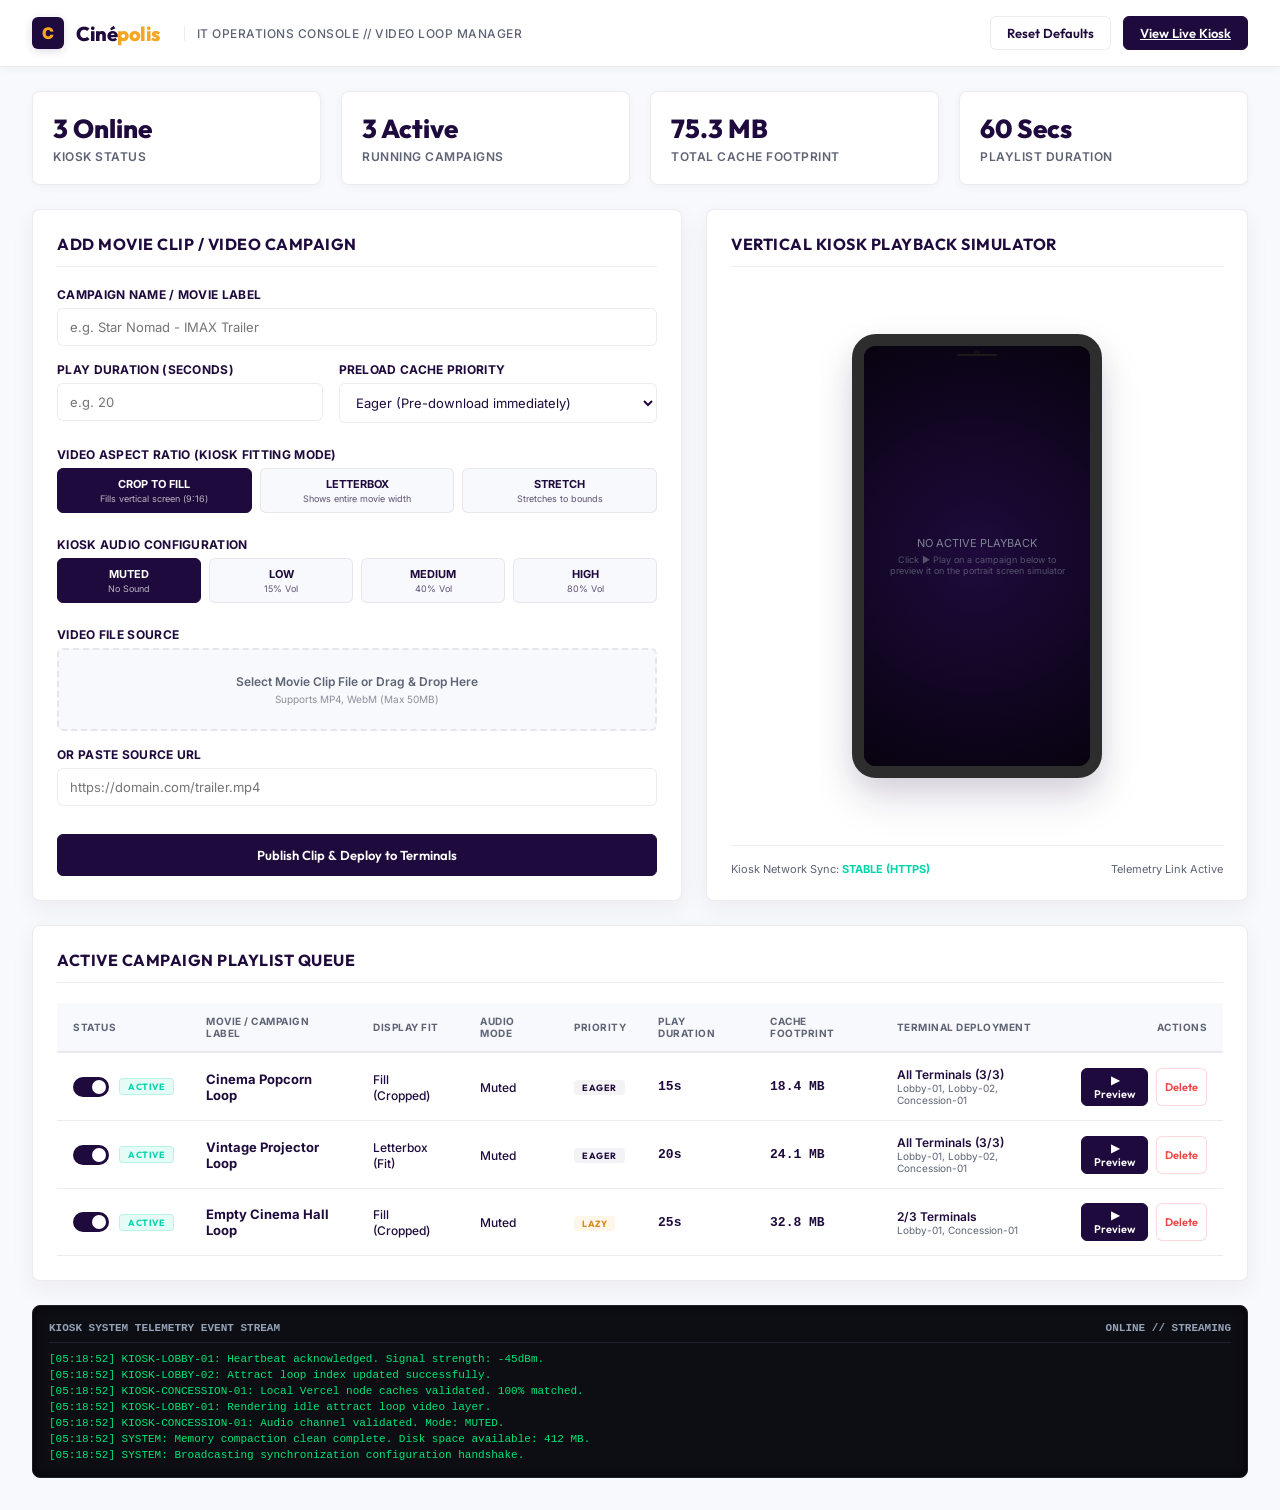
==== admin.html @ 0df06e39 "Revamp Kiosk Admin to Kiosk-themed IT Video Campaign Manager" ====
<!DOCTYPE html>
<html lang="en">

<head>
  <meta charset="UTF-8">
  <meta name="viewport" content="width=device-width, initial-scale=1.0">
  <title>Cinepolis Kiosk IT Management Console — Attract Loop Controller</title>
  <link rel="stylesheet" href="css/design-system.css?v=1.4">
  <style>
    :root {
      --primary: #1E0A3C;       /* Cinepolis Deep Indigo */
      --primary-light: #2D1060;
      --accent: #F5A623;        /* Cinepolis Gold */
      --bg-surface: #F8F9FC;
      --panel-bg: #FFFFFF;
      --border-color: rgba(30, 10, 60, 0.08);
      --text-main: #1E0A3C;
      --text-muted: #5E6475;
      --success: #00D4AA;
      --shadow-sm: 0 2px 8px rgba(30, 10, 60, 0.04);
      --shadow-md: 0 8px 24px rgba(30, 10, 60, 0.06);
    }

    body {
      background: var(--bg-surface);
      color: var(--text-main);
      font-family: 'Inter', sans-serif;
      padding: 0;
      margin: 0;
      min-height: 100vh;
      display: flex;
      flex-direction: column;
    }

    /* HEADER */
    .console-header {
      background: var(--panel-bg);
      border-bottom: 1px solid var(--border-color);
      padding: 16px 32px;
      display: flex;
      justify-content: space-between;
      align-items: center;
      box-shadow: var(--shadow-sm);
    }

    .brand-group {
      display: flex;
      align-items: center;
      gap: 12px;
    }

    .brand-logo {
      width: 32px;
      height: 32px;
      background: var(--primary);
      border-radius: 6px;
      display: flex;
      align-items: center;
      justify-content: center;
      font-weight: 900;
      font-size: 16px;
      color: var(--accent);
      box-shadow: 0 2px 10px rgba(30, 10, 60, 0.15);
    }

    .brand-title {
      font-family: 'Outfit', sans-serif;
      font-weight: 800;
      font-size: 20px;
      letter-spacing: -0.5px;
    }

    .brand-title span {
      color: var(--accent);
    }

    .console-subtitle {
      font-size: 12px;
      color: var(--text-muted);
      border-left: 1px solid var(--border-color);
      padding-left: 12px;
      margin-left: 12px;
      font-weight: 500;
      text-transform: uppercase;
      letter-spacing: 0.5px;
    }

    .header-actions {
      display: flex;
      gap: 12px;
      align-items: center;
    }

    /* BUTTONS */
    .btn-console {
      font-family: 'Outfit', sans-serif;
      font-weight: 600;
      font-size: 13px;
      padding: 8px 16px;
      border-radius: 6px;
      cursor: pointer;
      transition: all 0.2s ease;
      display: inline-flex;
      align-items: center;
      gap: 8px;
      border: 1px solid var(--border-color);
      background: var(--panel-bg);
      color: var(--text-main);
    }

    .btn-console:hover {
      background: var(--bg-surface);
      border-color: var(--primary);
    }

    .btn-console.primary {
      background: var(--primary);
      color: #FFFFFF;
      border-color: var(--primary);
    }

    .btn-console.primary:hover {
      background: var(--primary-light);
      box-shadow: 0 4px 12px rgba(30, 10, 60, 0.15);
    }

    /* TELEMETRY METRICS */
    .metrics-row {
      display: grid;
      grid-template-columns: repeat(4, 1fr);
      gap: 20px;
      padding: 24px 32px 0 32px;
    }

    .metric-card {
      background: var(--panel-bg);
      border: 1px solid var(--border-color);
      border-radius: 8px;
      padding: 20px;
      box-shadow: var(--shadow-sm);
      display: flex;
      flex-direction: column;
      gap: 4px;
    }

    .metric-value {
      font-family: 'Outfit', sans-serif;
      font-size: 26px;
      font-weight: 800;
      color: var(--primary);
    }

    .metric-label {
      font-size: 12px;
      color: var(--text-muted);
      font-weight: 600;
      text-transform: uppercase;
      letter-spacing: 0.5px;
    }

    /* CONSOLE GRID */
    .console-layout {
      display: grid;
      grid-template-columns: 1.2fr 1fr;
      gap: 24px;
      padding: 24px 32px;
    }

    .panel {
      background: var(--panel-bg);
      border: 1px solid var(--border-color);
      border-radius: 8px;
      padding: 24px;
      box-shadow: var(--shadow-md);
      display: flex;
      flex-direction: column;
    }

    .panel-title {
      font-family: 'Outfit', sans-serif;
      font-weight: 700;
      font-size: 16px;
      color: var(--primary);
      border-bottom: 1px solid var(--border-color);
      padding-bottom: 12px;
      margin-bottom: 20px;
      text-transform: uppercase;
      letter-spacing: 0.5px;
    }

    /* FORM GROUPS */
    .form-group {
      margin-bottom: 16px;
      display: flex;
      flex-direction: column;
      gap: 6px;
    }

    .form-group label {
      font-size: 12px;
      font-weight: 700;
      color: var(--primary);
      text-transform: uppercase;
      letter-spacing: 0.3px;
    }

    .form-input {
      font-family: 'Inter', sans-serif;
      font-size: 13px;
      padding: 10px 12px;
      border: 1px solid var(--border-color);
      border-radius: 6px;
      outline: none;
      color: var(--text-main);
      transition: all 0.2s;
    }

    .form-input:focus {
      border-color: var(--accent);
      box-shadow: 0 0 0 3px rgba(245, 166, 35, 0.12);
    }

    .form-select {
      font-family: 'Inter', sans-serif;
      font-size: 13px;
      padding: 10px 12px;
      border: 1px solid var(--border-color);
      border-radius: 6px;
      outline: none;
      background: #FFFFFF;
      color: var(--text-main);
    }

    /* OPTION CHOOSER (GRID CARDS) */
    .options-grid {
      display: grid;
      grid-template-columns: repeat(3, 1fr);
      gap: 8px;
    }

    .options-grid.quad {
      grid-template-columns: repeat(4, 1fr);
    }

    .option-card {
      border: 1px solid var(--border-color);
      background: var(--bg-surface);
      border-radius: 6px;
      padding: 8px;
      text-align: center;
      cursor: pointer;
      transition: all 0.2s;
      user-select: none;
    }

    .option-card:hover {
      border-color: var(--accent);
      background: rgba(245, 166, 35, 0.03);
    }

    .option-card.active {
      border-color: var(--primary);
      background: var(--primary);
      color: #FFFFFF;
    }

    .option-title {
      font-size: 11px;
      font-weight: 700;
      text-transform: uppercase;
    }

    .option-desc {
      font-size: 9px;
      opacity: 0.7;
      margin-top: 2px;
    }

    /* DROP ZONE */
    .drop-zone {
      border: 2px dashed var(--border-color);
      background: var(--bg-surface);
      border-radius: 6px;
      padding: 24px;
      text-align: center;
      cursor: pointer;
      color: var(--text-muted);
      transition: all 0.2s;
    }

    .drop-zone:hover {
      border-color: var(--accent);
      background: rgba(245, 166, 35, 0.03);
      color: var(--text-main);
    }

    .drop-zone-text {
      font-size: 12px;
      font-weight: 600;
    }

    .drop-zone-sub {
      font-size: 10px;
      opacity: 0.7;
      margin-top: 4px;
    }

    /* 9:16 KIOSK SIMULATOR */
    .simulator-container {
      display: flex;
      justify-content: center;
      align-items: center;
      flex: 1;
    }

    .kiosk-bezel {
      width: 250px;
      aspect-ratio: 9 / 16;
      background: #000000;
      border: 12px solid #2D2D2D;
      border-radius: 24px;
      box-shadow: var(--shadow-md), 0 20px 40px rgba(30, 10, 60, 0.15);
      position: relative;
      overflow: hidden;
      display: flex;
      align-items: center;
      justify-content: center;
    }

    .kiosk-camera {
      position: absolute;
      top: 4px;
      left: 50%;
      transform: translateX(-50%);
      width: 6px;
      height: 6px;
      border-radius: 50%;
      background: #111111;
      z-index: 10;
    }

    .kiosk-speaker {
      position: absolute;
      top: 8px;
      left: 50%;
      transform: translateX(-50%);
      width: 40px;
      height: 2px;
      background: #1A1A1A;
      z-index: 10;
      border-radius: 1px;
    }

    .kiosk-screen {
      width: 100%;
      height: 100%;
      position: relative;
      background: #101018;
      overflow: hidden;
    }

    .kiosk-video {
      width: 100%;
      height: 100%;
      object-fit: cover;
      opacity: 0.8;
    }

    .kiosk-placeholder {
      position: absolute;
      inset: 0;
      display: flex;
      flex-direction: column;
      align-items: center;
      justify-content: center;
      padding: 20px;
      text-align: center;
      color: #7E8494;
      font-size: 11px;
      background: radial-gradient(circle at center, #1E0A3C 0%, #080310 100%);
    }

    .kiosk-overlay {
      position: absolute;
      inset: 0;
      display: flex;
      flex-direction: column;
      justify-content: flex-end;
      align-items: center;
      padding-bottom: 24px;
      background: linear-gradient(to top, rgba(30, 10, 60, 0.9) 0%, rgba(30, 10, 60, 0) 60%);
      pointer-events: none;
      z-index: 5;
    }

    .kiosk-overlay-title {
      font-family: 'Outfit', sans-serif;
      font-size: 12px;
      font-weight: 800;
      color: #FFFFFF;
      text-align: center;
      margin-bottom: 2px;
    }

    .kiosk-overlay-sub {
      font-size: 8px;
      color: rgba(255, 255, 255, 0.7);
      margin-bottom: 12px;
    }

    .kiosk-overlay-prompt {
      width: 28px;
      height: 28px;
      border-radius: 50%;
      border: 1px solid rgba(245, 166, 35, 0.6);
      display: flex;
      align-items: center;
      justify-content: center;
      background: rgba(245, 166, 35, 0.1);
    }

    .kiosk-overlay-finger {
      font-size: 10px;
    }

    /* QUEUE SECTION */
    .queue-panel {
      margin: 0 32px 24px 32px;
    }

    .console-table-wrap {
      overflow-x: auto;
    }

    .console-table {
      width: 100%;
      border-collapse: collapse;
      text-align: left;
      font-size: 13px;
    }

    .console-table th {
      background: var(--bg-surface);
      color: var(--text-muted);
      font-weight: 700;
      text-transform: uppercase;
      font-size: 10px;
      letter-spacing: 0.5px;
      padding: 12px 16px;
      border-bottom: 2px solid var(--border-color);
    }

    .console-table td {
      padding: 14px 16px;
      border-bottom: 1px solid var(--border-color);
      vertical-align: middle;
    }

    .console-table tr:hover td {
      background: var(--bg-surface);
    }

    /* TOGGLE SWITCH */
    .switch {
      position: relative;
      display: inline-block;
      width: 36px;
      height: 20px;
    }

    .switch input {
      opacity: 0;
      width: 0;
      height: 0;
    }

    .slider {
      position: absolute;
      cursor: pointer;
      inset: 0;
      background-color: #E2E8F0;
      transition: .3s;
      border-radius: 10px;
    }

    .slider:before {
      position: absolute;
      content: "";
      height: 14px;
      width: 14px;
      left: 3px;
      bottom: 3px;
      background-color: white;
      transition: .3s;
      border-radius: 50%;
    }

    input:checked + .slider {
      background-color: var(--primary);
    }

    input:checked + .slider:before {
      transform: translateX(16px);
    }

    /* BADGES */
    .badge {
      display: inline-flex;
      align-items: center;
      padding: 2px 8px;
      border-radius: 4px;
      font-size: 9px;
      font-weight: 700;
      text-transform: uppercase;
    }

    .badge.active {
      background: rgba(0, 212, 170, 0.1);
      color: #00D4AA;
      border: 1px solid rgba(0, 212, 170, 0.2);
    }

    .badge.paused {
      background: rgba(94, 100, 117, 0.1);
      color: var(--text-muted);
      border: 1px solid rgba(94, 100, 117, 0.2);
    }

    .badge.eager {
      background: rgba(30, 10, 60, 0.05);
      color: var(--primary);
    }

    .badge.lazy {
      background: rgba(245, 166, 35, 0.1);
      color: #D4891A;
    }

    /* LOGS PANEL */
    .logs-panel {
      margin: 0 32px 32px 32px;
      background: #0D0D14;
      border: 1px solid #1F1F2E;
      border-radius: 8px;
      padding: 16px;
      color: #00E676;
      font-family: 'Courier New', Courier, monospace;
      font-size: 11px;
      box-shadow: inset 0 0 10px rgba(0,0,0,0.8);
    }

    .logs-header {
      display: flex;
      justify-content: space-between;
      color: #94A3B8;
      border-bottom: 1px solid #1F1F2E;
      padding-bottom: 8px;
      margin-bottom: 10px;
      font-weight: 700;
    }

    .logs-body {
      max-height: 120px;
      overflow-y: auto;
      display: flex;
      flex-direction: column;
      gap: 4px;
      scrollbar-width: thin;
    }

    .logs-body::-webkit-scrollbar {
      width: 4px;
    }

    .logs-body::-webkit-scrollbar-thumb {
      background: #1F1F2E;
    }

    /* TOAST */
    .toast {
      position: fixed;
      bottom: 24px;
      right: 24px;
      background: var(--primary);
      border: 1px solid var(--accent);
      color: #FFFFFF;
      padding: 12px 24px;
      border-radius: 6px;
      font-family: 'Outfit', sans-serif;
      font-size: 13px;
      font-weight: 600;
      box-shadow: var(--shadow-md);
      opacity: 0;
      transform: translateY(20px);
      transition: all 0.3s ease;
      z-index: 1000;
    }

    .toast.show {
      opacity: 1;
      transform: translateY(0);
    }
  </style>
</head>

<body>
  <!-- CONSOLE HEADER -->
  <header class="console-header">
    <div class="brand-group">
      <div class="brand-logo">C</div>
      <div class="brand-title">Ciné<span>polis</span></div>
      <div class="console-subtitle">IT Operations Console // Video Loop Manager</div>
    </div>
    <div class="header-actions">
      <button class="btn-console" onclick="resetToDefaults()">Reset Defaults</button>
      <a href="index.html" target="_blank" class="btn-console primary">View Live Kiosk</a>
    </div>
  </header>

  <!-- TELEMETRY METRICS ROW -->
  <section class="metrics-row">
    <div class="metric-card">
      <span class="metric-value" id="metric-terminals">3 Online</span>
      <span class="metric-label">Kiosk Status</span>
    </div>
    <div class="metric-card">
      <span class="metric-value" id="metric-clips">3 Active</span>
      <span class="metric-label">Running Campaigns</span>
    </div>
    <div class="metric-card">
      <span class="metric-value" id="metric-cache">75.3 MB</span>
      <span class="metric-label">Total Cache Footprint</span>
    </div>
    <div class="metric-card">
      <span class="metric-value" id="metric-duration">60 Secs</span>
      <span class="metric-label">Playlist Duration</span>
    </div>
  </section>

  <!-- MAIN CONSOLE GRID -->
  <main class="console-layout">
    <!-- LEFT PANEL: REGISTER CLIP -->
    <section class="panel">
      <div class="panel-title">Add Movie Clip / Video Campaign</div>

      <div class="form-group">
        <label for="clip-title">Campaign Name / Movie Label</label>
        <input type="text" id="clip-title" class="form-input" placeholder="e.g. Star Nomad - IMAX Trailer">
      </div>

      <div class="form-row" style="display: grid; grid-template-columns: 1fr 1.2fr; gap: 16px;">
        <div class="form-group">
          <label for="clip-duration">Play Duration (Seconds)</label>
          <input type="number" id="clip-duration" class="form-input" placeholder="e.g. 20" min="5" max="180">
        </div>
        <div class="form-group">
          <label for="clip-preload">Preload Cache Priority</label>
          <select id="clip-preload" class="form-select">
            <option value="eager">Eager (Pre-download immediately)</option>
            <option value="lazy">Lazy (Download on demand)</option>
          </select>
        </div>
      </div>

      <div class="form-group" style="margin-top: 8px;">
        <label>Video Aspect Ratio (Kiosk Fitting Mode)</label>
        <div class="options-grid" id="fit-options">
          <div class="option-card active" onclick="setFitOption('cover')" id="fit-cover">
            <div class="option-title">Crop to Fill</div>
            <div class="option-desc">Fills vertical screen (9:16)</div>
          </div>
          <div class="option-card" onclick="setFitOption('contain')" id="fit-contain">
            <div class="option-title">Letterbox</div>
            <div class="option-desc">Shows entire movie width</div>
          </div>
          <div class="option-card" onclick="setFitOption('fill')" id="fit-fill">
            <div class="option-title">Stretch</div>
            <div class="option-desc">Stretches to bounds</div>
          </div>
        </div>
        <input type="hidden" id="clip-aspect" value="cover">
      </div>

      <div class="form-group" style="margin-top: 8px;">
        <label>Kiosk Audio Configuration</label>
        <div class="options-grid quad" id="audio-options">
          <div class="option-card active" onclick="setAudioOption('muted')" id="audio-muted">
            <div class="option-title">Muted</div>
            <div class="option-desc">No Sound</div>
          </div>
          <div class="option-card" onclick="setAudioOption('low')" id="audio-low">
            <div class="option-title">Low</div>
            <div class="option-desc">15% Vol</div>
          </div>
          <div class="option-card" onclick="setAudioOption('medium')" id="audio-medium">
            <div class="option-title">Medium</div>
            <div class="option-desc">40% Vol</div>
          </div>
          <div class="option-card" onclick="setAudioOption('high')" id="audio-high">
            <div class="option-title">High</div>
            <div class="option-desc">80% Vol</div>
          </div>
        </div>
        <input type="hidden" id="clip-audio" value="muted">
      </div>

      <div class="form-group" style="margin-top: 8px;">
        <label>Video File Source</label>
        <div class="drop-zone" onclick="simulateUpload()">
          <div class="drop-zone-text" id="drop-zone-main">Select Movie Clip File or Drag & Drop Here</div>
          <div class="drop-zone-sub" id="drop-zone-sub">Supports MP4, WebM (Max 50MB)</div>
        </div>
        <input type="hidden" id="clip-url">
      </div>

      <div class="form-group">
        <label for="clip-manual-url">Or Paste Source URL</label>
        <input type="text" id="clip-manual-url" class="form-input" placeholder="https://domain.com/trailer.mp4" oninput="handleUrlInput()">
      </div>

      <button class="btn-console primary" style="width:100%; justify-content:center; padding:12px; margin-top:12px;" onclick="addClip()">Publish Clip & Deploy to Terminals</button>
    </section>

    <!-- RIGHT PANEL: KIOSK PORTRAIT MONITOR -->
    <section class="panel" style="justify-content: space-between;">
      <div class="panel-title">Vertical Kiosk Playback Simulator</div>
      <div class="simulator-container">
        <div class="kiosk-bezel">
          <div class="kiosk-camera"></div>
          <div class="kiosk-speaker"></div>
          <div class="kiosk-screen">
            <div class="kiosk-placeholder" id="kiosk-placeholder">
              <span>NO ACTIVE PLAYBACK</span>
              <span style="opacity: 0.6; font-size: 9px; margin-top: 4px;">Click ▶ Play on a campaign below to preview it on the portrait screen simulator</span>
            </div>
            <video id="kiosk-video" class="kiosk-video" autoplay muted loop playsinline style="display:none;"></video>
            <div class="kiosk-overlay" id="kiosk-overlay" style="display:none;">
              <div class="kiosk-overlay-title" id="overlay-title">Cinepolis Cinema</div>
              <div class="kiosk-overlay-sub" id="overlay-duration">15s Loop</div>
              <div class="kiosk-overlay-prompt">
                <div class="kiosk-overlay-finger">👆</div>
              </div>
            </div>
          </div>
        </div>
      </div>
      <div style="border-top:1px solid var(--border-color); padding-top:16px; margin-top:20px; display:flex; justify-content:space-between; align-items:center; font-size:11px; color:var(--text-muted);">
        <span>Kiosk Network Sync: <strong style="color:#00D4AA;">STABLE (HTTPS)</strong></span>
        <span>Telemetry Link Active</span>
      </div>
    </section>
  </main>

  <!-- CAMPAIGN QUEUE TABLE -->
  <section class="panel queue-panel">
    <div class="panel-title">Active Campaign Playlist Queue</div>
    <div class="console-table-wrap">
      <table class="console-table">
        <thead>
          <tr>
            <th>Status</th>
            <th>Movie / Campaign Label</th>
            <th>Display Fit</th>
            <th>Audio Mode</th>
            <th>Priority</th>
            <th>Play Duration</th>
            <th>Cache Footprint</th>
            <th>Terminal Deployment</th>
            <th style="text-align:right;">Actions</th>
          </tr>
        </thead>
        <tbody id="queue-body">
          <!-- Populated by JS -->
        </tbody>
      </table>
    </div>
  </section>

  <!-- LIVE EVENT AUDIT LOGS -->
  <section class="logs-panel">
    <div class="logs-header">
      <span>KIOSK SYSTEM TELEMETRY EVENT STREAM</span>
      <span id="log-status">ONLINE // STREAMING</span>
    </div>
    <div class="logs-body" id="logs-body">
      <!-- Populated by JS logs simulation -->
    </div>
  </section>

  <!-- TOAST NOTIFICATION -->
  <div class="toast" id="toast">Console updated successfully.</div>

  <script>
    let ads = [];
    const fitOptions = ['cover', 'contain', 'fill'];
    const audioOptions = ['muted', 'low', 'medium', 'high'];

    function init() {
      loadClips();
      startLogsSimulation();
    }

    function loadClips() {
      const stored = localStorage.getItem('cira_ads');
      if (stored) {
        ads = JSON.parse(stored);
      } else {
        ads = [
          { 
            id: "v001", 
            title: "Cinema Popcorn Loop", 
            videoUrl: "https://assets.mixkit.co/videos/preview/mixkit-popcorn-in-a-red-and-white-striped-bucket-43187-large.mp4", 
            duration: "15s", 
            status: "active",
            aspectRatio: "cover",
            volume: "muted",
            preload: "eager",
            fileSize: "18.4 MB",
            syncedTerminals: ["Lobby-01", "Lobby-02", "Concession-01"]
          },
          { 
            id: "v002", 
            title: "Vintage Projector Loop", 
            videoUrl: "https://assets.mixkit.co/videos/preview/mixkit-film-projector-in-a-dark-room-43188-large.mp4", 
            duration: "20s", 
            status: "active",
            aspectRatio: "contain",
            volume: "muted",
            preload: "eager",
            fileSize: "24.1 MB",
            syncedTerminals: ["Lobby-01", "Lobby-02", "Concession-01"]
          },
          { 
            id: "v003", 
            title: "Empty Cinema Hall Loop", 
            videoUrl: "https://assets.mixkit.co/videos/preview/mixkit-movie-theater-with-empty-seats-43189-large.mp4", 
            duration: "25s", 
            status: "active",
            aspectRatio: "cover",
            volume: "muted",
            preload: "lazy",
            fileSize: "32.8 MB",
            syncedTerminals: ["Lobby-01", "Concession-01"]
          }
        ];
        localStorage.setItem('cira_ads', JSON.stringify(ads));
      }
      renderQueue();
      updateTelemetry();
    }

    function renderQueue() {
      const tbody = document.getElementById('queue-body');
      if (ads.length === 0) {
        tbody.innerHTML = `
          <tr>
            <td colspan="9" style="text-align:center; padding:32px; color:var(--text-muted); font-weight:600;">
              No video loops registered in active deployment queue. Add a movie clip to deploy.
            </td>
          </tr>
        `;
        return;
      }

      tbody.innerHTML = ads.map(ad => {
        const checked = ad.status === 'active' ? 'checked' : '';
        const statusBadge = ad.status === 'active' ? '<span class="badge active">Active</span>' : '<span class="badge paused">Paused</span>';
        
        let fitLabel = "Fill (Cropped)";
        if (ad.aspectRatio === 'contain') fitLabel = "Letterbox (Fit)";
        if (ad.aspectRatio === 'fill') fitLabel = "Stretch";

        let volumeLabel = "Muted";
        if (ad.volume === 'low') volumeLabel = "Low (15%)";
        if (ad.volume === 'medium') volumeLabel = "Medium (40%)";
        if (ad.volume === 'high') volumeLabel = "High (80%)";

        const syncedCount = ad.syncedTerminals ? ad.syncedTerminals.length : 0;
        const deployLabel = syncedCount === 3 ? "All Terminals (3/3)" : `${syncedCount}/3 Terminals`;

        return `
          <tr id="row-${ad.id}">
            <td>
              <div style="display:flex; align-items:center; gap:10px;">
                <label class="switch">
                  <input type="checkbox" ${checked} onchange="toggleStatus('${ad.id}')">
                  <span class="slider"></span>
                </label>
                ${statusBadge}
              </div>
            </td>
            <td style="font-weight:700; color:var(--primary);">${ad.title}</td>
            <td><span style="font-size:12px; font-weight:500;">${fitLabel}</span></td>
            <td><span style="font-size:12px; font-weight:500;">${volumeLabel}</span></td>
            <td><span class="badge ${ad.preload === 'eager' ? 'eager' : 'lazy'}">${ad.preload}</span></td>
            <td style="font-family:monospace; font-weight:600;">${ad.duration}</td>
            <td style="font-family:monospace; font-weight:600;">${ad.fileSize || 'N/A'}</td>
            <td>
              <div style="font-size:12px; font-weight:600;">${deployLabel}</div>
              <div style="font-size:10px; color:var(--text-muted);">${ad.syncedTerminals ? ad.syncedTerminals.join(', ') : 'None'}</div>
            </td>
            <td style="text-align:right;">
              <div style="display:inline-flex; gap:8px;">
                <button class="btn-console primary" style="padding:4px 8px; font-size:11px;" onclick='previewClipInSimulator(${JSON.stringify(ad)})'>▶ Preview</button>
                <button class="btn-console" style="padding:4px 8px; font-size:11px; color:#EF4444; border-color:rgba(239, 68, 68, 0.2);" onclick="deleteClip('${ad.id}')">Delete</button>
              </div>
            </td>
          </tr>
        `;
      }).join('');
    }

    function previewClipInSimulator(ad) {
      const video = document.getElementById('kiosk-video');
      const placeholder = document.getElementById('kiosk-placeholder');
      const overlay = document.getElementById('kiosk-overlay');
      const overlayTitle = document.getElementById('overlay-title');
      const overlayDuration = document.getElementById('overlay-duration');

      placeholder.style.display = 'none';
      video.style.display = 'block';
      overlay.style.display = 'flex';

      // Set aspect ratio fitting mode
      const fit = ad.aspectRatio || 'cover';
      video.style.objectFit = fit;

      // Set titles
      overlayTitle.textContent = ad.title;
      overlayDuration.textContent = ad.duration + ' Loop';

      video.src = ad.videoUrl;
      
      // Control volume preview safely
      const vol = ad.volume || 'muted';
      if (vol === 'muted') {
        video.muted = true;
        video.volume = 0;
      } else {
        video.muted = false;
        if (vol === 'low') video.volume = 0.15;
        else if (vol === 'medium') video.volume = 0.40;
        else if (vol === 'high') video.volume = 0.80;
      }

      video.load();
      video.play().catch(e => {
        console.warn("Simulator autoplay blocked, playing muted", e);
        video.muted = true;
        video.play().catch(err => console.error("Simulator failed to play entirely", err));
      });

      appendLog(`[PREVIEW] Loading trailer "${ad.title}" into simulator (Fit: ${fit}, Audio: ${vol}).`);
    }

    function toggleStatus(id) {
      const ad = ads.find(a => a.id === id);
      if (ad) {
        ad.status = ad.status === 'active' ? 'inactive' : 'active';
        localStorage.setItem('cira_ads', JSON.stringify(ads));
        renderQueue();
        updateTelemetry();
        showToast(`Campaign status updated: "${ad.title}" is now ${ad.status.toUpperCase()}`);
        appendLog(`[STATUS] Campaign "${ad.title}" status changed to ${ad.status}. Broadcasting layout update to kiosks.`);
      }
    }

    function setFitOption(option) {
      fitOptions.forEach(opt => {
        const el = document.getElementById(`fit-${opt}`);
        if (opt === option) el.classList.add('active');
        else el.classList.remove('active');
      });
      document.getElementById('clip-aspect').value = option;
      
      // If a preview video is actively playing, apply changes live to the simulator
      const video = document.getElementById('kiosk-video');
      if (video && video.style.display !== 'none') {
        video.style.objectFit = option;
        appendLog(`[SIMULATOR] Dynamic fit changed to ${option} (Live preview updated).`);
      }
    }

    function setAudioOption(option) {
      audioOptions.forEach(opt => {
        const el = document.getElementById(`audio-${opt}`);
        if (opt === option) el.classList.add('active');
        else el.classList.remove('active');
      });
      document.getElementById('clip-audio').value = option;

      // Update simulator volume live
      const video = document.getElementById('kiosk-video');
      if (video && video.style.display !== 'none') {
        if (option === 'muted') {
          video.muted = true;
          video.volume = 0;
        } else {
          video.muted = false;
          if (option === 'low') video.volume = 0.15;
          else if (option === 'medium') video.volume = 0.40;
          else if (option === 'high') video.volume = 0.80;
        }
        appendLog(`[SIMULATOR] Dynamic audio changed to ${option} (Live preview updated).`);
      }
    }

    function simulateUpload() {
      const samples = [
        { title: "Kaal Warrior Teaser", url: "https://assets.mixkit.co/videos/preview/mixkit-popcorn-in-a-red-and-white-striped-bucket-43187-large.mp4", duration: 15, size: "19.5 MB" },
        { title: "Star Nomad Official Trailer", url: "https://assets.mixkit.co/videos/preview/mixkit-film-projector-in-a-dark-room-43188-large.mp4", duration: 30, size: "28.3 MB" },
        { title: "Dhadkan Se Door - Teaser", url: "https://assets.mixkit.co/videos/preview/mixkit-movie-theater-with-empty-seats-43189-large.mp4", duration: 25, size: "22.1 MB" }
      ];

      const chosen = samples[Math.floor(Math.random() * samples.length)];
      
      document.getElementById('clip-title').value = chosen.title;
      document.getElementById('clip-duration').value = chosen.duration;
      document.getElementById('clip-url').value = chosen.url;
      document.getElementById('clip-manual-url').value = "";
      
      document.getElementById('drop-zone-main').innerHTML = `✔️ <span style="color:#00D4AA; font-weight:700;">File Attached:</span> ${chosen.title.toLowerCase().replace(/\s+/g, '_')}.mp4`;
      document.getElementById('drop-zone-sub').textContent = `Volume Size: ${chosen.size} // Ready to Publish`;

      showToast("Mock video uploaded successfully");
      appendLog(`[UPLOAD] Mock file attached: "${chosen.title}" (${chosen.size})`);
      
      // Auto preview on upload
      previewClipInSimulator({
        title: chosen.title,
        videoUrl: chosen.url,
        duration: chosen.duration + 's',
        aspectRatio: document.getElementById('clip-aspect').value,
        volume: document.getElementById('clip-audio').value
      });
    }

    function handleUrlInput() {
      const url = document.getElementById('clip-manual-url').value.trim();
      document.getElementById('clip-url').value = url;
      if (url) {
        document.getElementById('drop-zone-main').textContent = "Select Movie Clip File or Drag & Drop Here";
        document.getElementById('drop-zone-sub').textContent = "Supports MP4, WebM (Max 50MB)";
      }
    }

    function addClip() {
      const title = document.getElementById('clip-title').value.trim();
      const durationNum = parseInt(document.getElementById('clip-duration').value) || 20;
      const videoUrl = document.getElementById('clip-url').value.trim() || document.getElementById('clip-manual-url').value.trim();
      const fit = document.getElementById('clip-aspect').value;
      const vol = document.getElementById('clip-audio').value;
      const preload = document.getElementById('clip-preload').value;

      if (!title || !videoUrl) {
        alert("IT Validation Error: Please provide a Campaign Name and select a Video clip source.");
        return;
      }

      const sizeMock = (Math.random() * 20 + 15).toFixed(1) + " MB";

      const newClip = {
        id: 'v_' + Date.now(),
        title: title,
        videoUrl: videoUrl,
        duration: durationNum + 's',
        status: 'active',
        aspectRatio: fit,
        volume: vol,
        preload: preload,
        fileSize: sizeMock,
        syncedTerminals: ["Lobby-01", "Lobby-02", "Concession-01"]
      };

      ads.push(newClip);
      localStorage.setItem('cira_ads', JSON.stringify(ads));
      renderQueue();
      updateTelemetry();

      // Reset Form
      document.getElementById('clip-title').value = '';
      document.getElementById('clip-duration').value = '';
      document.getElementById('clip-url').value = '';
      document.getElementById('clip-manual-url').value = '';
      document.getElementById('drop-zone-main').textContent = "Select Movie Clip File or Drag & Drop Here";
      document.getElementById('drop-zone-sub').textContent = "Supports MP4, WebM (Max 50MB)";
      
      // Reset radio select states
      setFitOption('cover');
      setAudioOption('muted');
      document.getElementById('clip-preload').value = 'eager';

      showToast("Campaign video published & broadcasted successfully!");
      appendLog(`[SYNC] Broadcasting new playlist layout. Clip "${title}" added (Cache size: ${sizeMock}, Preload: ${preload}).`);
    }

    function deleteClip(id) {
      const ad = ads.find(a => a.id === id);
      const title = ad ? ad.title : 'Unknown';

      ads = ads.filter(a => a.id !== id);
      localStorage.setItem('cira_ads', JSON.stringify(ads));
      renderQueue();
      updateTelemetry();
      
      // Reset simulator if deleted clip was playing
      const video = document.getElementById('kiosk-video');
      video.pause();
      video.style.display = 'none';
      document.getElementById('kiosk-placeholder').style.display = 'flex';
      document.getElementById('kiosk-overlay').style.display = 'none';

      showToast("Campaign removed from terminal playlist");
      appendLog(`[DELETE] Campaign "${title}" deleted. Sending cache-invalidation commands to terminal nodes.`);
    }

    function resetToDefaults() {
      localStorage.removeItem('cira_ads');
      loadClips();
      
      // Reset simulator
      const video = document.getElementById('kiosk-video');
      video.pause();
      video.style.display = 'none';
      document.getElementById('kiosk-placeholder').style.display = 'flex';
      document.getElementById('kiosk-overlay').style.display = 'none';

      showToast("Console reset to default Cinepolis mock clips");
      appendLog("[SYSTEM] Executed full local cache rebuild. All kiosk nodes forced to sync default campaigns.");
    }

    function updateTelemetry() {
      const activeClips = ads.filter(a => a.status === 'active');
      
      // Calculate total cache size
      let totalMB = 0;
      ads.forEach(a => {
        const num = parseFloat(a.fileSize) || 20.0;
        totalMB += num;
      });

      // Calculate total active playlist duration
      let totalDuration = 0;
      activeClips.forEach(a => {
        const sec = parseInt(a.duration) || 20;
        totalDuration += sec;
      });

      document.getElementById('metric-clips').textContent = `${activeClips.length} Active`;
      document.getElementById('metric-cache').textContent = `${totalMB.toFixed(1)} MB`;
      document.getElementById('metric-duration').textContent = `${totalDuration} Secs`;
      
      // Update terminals online
      document.getElementById('metric-terminals').textContent = "3 Online";
    }

    function showToast(msg) {
      const t = document.getElementById('toast');
      t.textContent = msg;
      t.classList.add('show');
      setTimeout(() => {
        t.classList.remove('show');
      }, 3000);
    }

    // LOGS SIMULATION
    function appendLog(text) {
      const logsBody = document.getElementById('logs-body');
      const timeStr = new Date().toLocaleTimeString('en-US', { hour12: false });
      const logLine = document.createElement('div');
      logLine.textContent = `[${timeStr}] ${text}`;
      logsBody.appendChild(logLine);
      logsBody.scrollTop = logsBody.scrollHeight;
    }

    function startLogsSimulation() {
      const logs = [
        "KIOSK-LOBBY-01: Heartbeat acknowledged. Signal strength: -45dBm.",
        "KIOSK-LOBBY-02: Attract loop index updated successfully.",
        "KIOSK-CONCESSION-01: Local Vercel node caches validated. 100% matched.",
        "KIOSK-LOBBY-01: Rendering idle attract loop video layer.",
        "KIOSK-CONCESSION-01: Audio channel validated. Mode: MUTED.",
        "SYSTEM: Memory compaction clean complete. Disk space available: 412 MB.",
        "SYSTEM: Broadcasting synchronization configuration handshake."
      ];

      // Initial populate
      logs.forEach(l => appendLog(l));

      // Periodic updates
      setInterval(() => {
        const kiosks = ["KIOSK-LOBBY-01", "KIOSK-LOBBY-02", "KIOSK-CONCESSION-01"];
        const k = kiosks[Math.floor(Math.random() * kiosks.length)];
        const actions = [
          "Attract loop heartbeat OK.",
          "Preloading video caches...",
          "Checking connection to Vista API gateway...",
          "Rendering frame sequence successfully.",
          "Temperature nominal: 42°C.",
          "Cached local assets verified."
        ];
        const a = actions[Math.floor(Math.random() * actions.length)];
        appendLog(`${k}: ${a}`);
      }, 7000);
    }

    window.addEventListener('DOMContentLoaded', init);
  </script>
</body>

</html>
---- css/design-system.css ----
/* ============================================================
   CINEPOLIS KIOSK — Global Design System
   ============================================================ */

@import url('https://fonts.googleapis.com/css2?family=Outfit:wght@300;400;500;600;700;800;900&family=Inter:wght@300;400;500;600;700&display=swap');

:root {
  /* Brand Colors */
  --primary:       #1E0A3C;
  --primary-light: #2D1060;
  --accent:        #F5A623;
  --accent-dark:   #D4891A;
  --bg-deep:       #FFFFFF;
  --bg-surface:    #F4F5F8;
  --bg-card:       rgba(30, 10, 60, 0.04);
  --bg-glass:      rgba(30, 10, 60, 0.05);
  --border-color:  rgba(30, 10, 60, 0.08);

  /* Text */
  --text-primary:  #1E0A3C;
  --text-secondary:#4A4F5D;
  --text-muted:    #7E8494;

  /* Semantic */
  --success:       #00D4AA;
  --warning:       #F5A623;
  --error:         #FF4757;
  --info:          #54A0FF;

  /* Gradients */
  --grad-brand:    linear-gradient(135deg, #FFFFFF 0%, #F4F5F8 100%);
  --grad-accent:   linear-gradient(135deg, #F5A623 0%, #FF6B35 100%);
  --grad-hero:     linear-gradient(180deg, rgba(255,255,255,0) 0%, rgba(255,255,255,0.95) 100%);
  --grad-glow:     radial-gradient(ellipse at center, rgba(245,166,35,0.06) 0%, transparent 70%);

  /* Spacing */
  --sp-xs: 4px;
  --sp-sm: 8px;
  --sp-md: 16px;
  --sp-lg: 24px;
  --sp-xl: 32px;
  --sp-2xl: 48px;

  /* Radius */
  --radius-sm:  8px;
  --radius-md:  16px;
  --radius-lg:  24px;
  --radius-xl:  32px;
  --radius-full: 9999px;

  /* Shadows */
  --shadow-glow:   0 0 40px rgba(245, 166, 35, 0.25);
  --shadow-card:   0 8px 32px rgba(0,0,0,0.4);
  --shadow-deep:   0 20px 60px rgba(0,0,0,0.6);
  --shadow-cira:   0 20px 60px rgba(245,166,35,0.2);

  /* Transitions */
  --ease-spring:   cubic-bezier(0.34, 1.56, 0.64, 1);
  --ease-smooth:   cubic-bezier(0.4, 0, 0.2, 1);
  --dur-fast:      0.2s;
  --dur-normal:    0.4s;
  --dur-slow:      0.7s;

  /* Font sizes (kiosk-optimized, touch-friendly) */
  --text-xs:   14px;
  --text-sm:   16px;
  --text-base: 18px;
  --text-md:   22px;
  --text-lg:   28px;
  --text-xl:   36px;
  --text-2xl:  48px;
  --text-3xl:  64px;
}

/* ========================= Reset ========================= */
*, *::before, *::after { box-sizing: border-box; margin: 0; padding: 0; }

html {
  font-size: 16px;
  -webkit-font-smoothing: antialiased;
  -moz-osx-font-smoothing: grayscale;
}

body {
  font-family: 'Inter', sans-serif;
  background: var(--bg-deep);
  color: var(--text-primary);
  min-height: 100vh;
  overflow: hidden;
  cursor: default;
  user-select: none;
}

/* ===================== Utility Classes =================== */
.font-outfit { font-family: 'Outfit', sans-serif; }

.glass {
  background: var(--bg-glass);
  backdrop-filter: blur(20px);
  -webkit-backdrop-filter: blur(20px);
  border: 1px solid var(--border-color);
}

.glass-strong {
  background: rgba(30, 10, 60, 0.75);
  backdrop-filter: blur(30px);
  -webkit-backdrop-filter: blur(30px);
  border: 1px solid rgba(245,166,35,0.15);
}

.glow-accent { box-shadow: var(--shadow-glow); }

.text-gradient {
  background: var(--grad-accent);
  -webkit-background-clip: text;
  -webkit-text-fill-color: transparent;
  background-clip: text;
}

/* ==================== Button Styles ==================== */
.btn {
  display: inline-flex;
  align-items: center;
  justify-content: center;
  gap: var(--sp-sm);
  border: none;
  border-radius: var(--radius-md);
  font-family: 'Outfit', sans-serif;
  font-weight: 600;
  cursor: pointer;
  transition: all var(--dur-normal) var(--ease-smooth);
  outline: none;
  text-decoration: none;
  white-space: nowrap;
  padding: var(--sp-md) var(--sp-xl);
  font-size: var(--text-base);
  letter-spacing: 0.3px;
  position: relative;
  overflow: hidden;
}

.btn::after {
  content: '';
  position: absolute;
  inset: 0;
  background: rgba(255,255,255,0);
  transition: background var(--dur-fast);
}

.btn:hover::after { background: rgba(255,255,255,0.06); }
.btn:active { transform: scale(0.97); }

.btn-primary {
  background: var(--grad-accent);
  color: var(--bg-deep);
  box-shadow: 0 4px 20px rgba(245,166,35,0.4);
}
.btn-primary:hover { box-shadow: 0 8px 30px rgba(245,166,35,0.6); transform: translateY(-2px); }

.btn-outline {
  background: transparent;
  color: var(--accent);
  border: 2px solid rgba(245,166,35,0.5);
}
.btn-outline:hover { border-color: var(--accent); background: rgba(245,166,35,0.08); }

.btn-ghost {
  background: var(--bg-glass);
  color: var(--text-primary);
  border: 1px solid var(--border-color);
  backdrop-filter: blur(10px);
}
.btn-ghost:hover { background: rgba(30, 10, 60, 0.08); border-color: var(--accent); }

.btn-lg  { padding: 14px 28px; font-size: var(--text-md);   border-radius: var(--radius-lg); }
.btn-xl  { padding: 16px 36px; font-size: var(--text-lg);   border-radius: var(--radius-xl); }
.btn-sm  { padding: 6px  14px; font-size: var(--text-sm);   border-radius: var(--radius-sm); }

/* ====================== Cards ========================= */
.card {
  background: var(--bg-card);
  border-radius: var(--radius-lg);
  padding: var(--sp-xl);
  border: 1px solid var(--border-color);
  box-shadow: var(--shadow-card);
  transition: transform var(--dur-normal) var(--ease-smooth), box-shadow var(--dur-normal) var(--ease-smooth);
}

.card:hover {
  transform: translateY(-4px);
  box-shadow: var(--shadow-deep), 0 0 20px rgba(245,166,35,0.1);
}

/* ===================== Badge ========================= */
.badge {
  display: inline-flex;
  align-items: center;
  gap: 4px;
  padding: 4px 12px;
  border-radius: var(--radius-full);
  font-size: 12px;
  font-weight: 600;
  font-family: 'Outfit', sans-serif;
  letter-spacing: 0.5px;
  text-transform: uppercase;
}

.badge-accent { background: rgba(245,166,35,0.15); color: var(--accent); border: 1px solid rgba(245,166,35,0.3); }
.badge-success { background: rgba(0,212,170,0.15); color: var(--success); border: 1px solid rgba(0,212,170,0.3); }
.badge-error { background: rgba(255,71,87,0.15); color: var(--error); border: 1px solid rgba(255,71,87,0.3); }
.badge-info { background: rgba(84,160,255,0.15); color: var(--info); border: 1px solid rgba(84,160,255,0.3); }

/* =================== Input Styles =================== */
.input-field {
  background: var(--bg-glass);
  border: 2px solid var(--border-color);
  border-radius: var(--radius-md);
  color: var(--text-primary);
  font-family: 'Inter', sans-serif;
  font-size: var(--text-md);
  padding: var(--sp-md) var(--sp-lg);
  width: 100%;
  outline: none;
  transition: border-color var(--dur-fast), box-shadow var(--dur-fast);
}

.input-field:focus {
  border-color: var(--accent);
  box-shadow: 0 0 0 3px rgba(245,166,35,0.15);
}

.input-field::placeholder { color: var(--text-muted); }

/* =================== Scrollbar =================== */
::-webkit-scrollbar { width: 4px; height: 4px; }
::-webkit-scrollbar-track { background: transparent; }
::-webkit-scrollbar-thumb { background: rgba(245,166,35,0.3); border-radius: 9999px; }
::-webkit-scrollbar-thumb:hover { background: var(--accent); }

/* =================== Animations =================== */
@keyframes fadeIn {
  from { opacity: 0; }
  to   { opacity: 1; }
}

@keyframes fadeInUp {
  from { opacity: 0; transform: translateY(30px); }
  to   { opacity: 1; transform: translateY(0); }
}

@keyframes fadeInLeft {
  from { opacity: 0; transform: translateX(-40px); }
  to   { opacity: 1; transform: translateX(0); }
}

@keyframes slideInRight {
  from { opacity: 0; transform: translateX(60px); }
  to   { opacity: 1; transform: translateX(0); }
}

@keyframes breathe {
  0%, 100% { transform: scale(1) translateY(0); }
  50%       { transform: scale(1.015) translateY(-4px); }
}

@keyframes ciraWalkIn {
  from { opacity: 0; transform: translateX(-80px) scale(0.92); }
  to   { opacity: 1; transform: translateX(0) scale(1); }
}

@keyframes ciraWalkOut {
  from { opacity: 1; transform: translateX(0); }
  to   { opacity: 0; transform: translateX(-60px); }
}

@keyframes glow-pulse {
  0%, 100% { box-shadow: 0 0 20px rgba(245,166,35,0.2); }
  50%       { box-shadow: 0 0 40px rgba(245,166,35,0.5); }
}

@keyframes shimmer {
  0%   { background-position: -1000px 0; }
  100% { background-position: 1000px 0; }
}

@keyframes spin {
  to { transform: rotate(360deg); }
}

@keyframes pulse-dot {
  0%, 100% { transform: scale(1); opacity: 1; }
  50%       { transform: scale(1.5); opacity: 0.5; }
}

@keyframes confetti-fall {
  from { transform: translateY(-20px) rotate(0deg); opacity: 1; }
  to   { transform: translateY(120px) rotate(360deg); opacity: 0; }
}

@keyframes countUp {
  from { transform: scale(0.5); opacity: 0; }
  to   { transform: scale(1); opacity: 1; }
}

.animate-fade-in    { animation: fadeIn var(--dur-normal) var(--ease-smooth) forwards; }
.animate-fade-in-up { animation: fadeInUp var(--dur-slow) var(--ease-spring) forwards; }
.animate-fade-in-left { animation: fadeInLeft var(--dur-slow) var(--ease-spring) forwards; }
.animate-slide-right  { animation: slideInRight var(--dur-slow) var(--ease-spring) forwards; }
.animate-breathe    { animation: breathe 4s ease-in-out infinite; }
.animate-glow       { animation: glow-pulse 2s ease-in-out infinite; }

/* =================== Dividers =================== */
.divider {
  height: 1px;
  background: linear-gradient(90deg, transparent, var(--border-color), transparent);
  margin: var(--sp-lg) 0;
}

/* =================== Loading Skeleton =================== */
.skeleton {
  background: linear-gradient(90deg, rgba(30,10,60,0.02) 25%, rgba(30,10,60,0.06) 50%, rgba(30,10,60,0.02) 75%);
  background-size: 200% 100%;
  animation: shimmer 1.5s infinite;
  border-radius: var(--radius-sm);
}
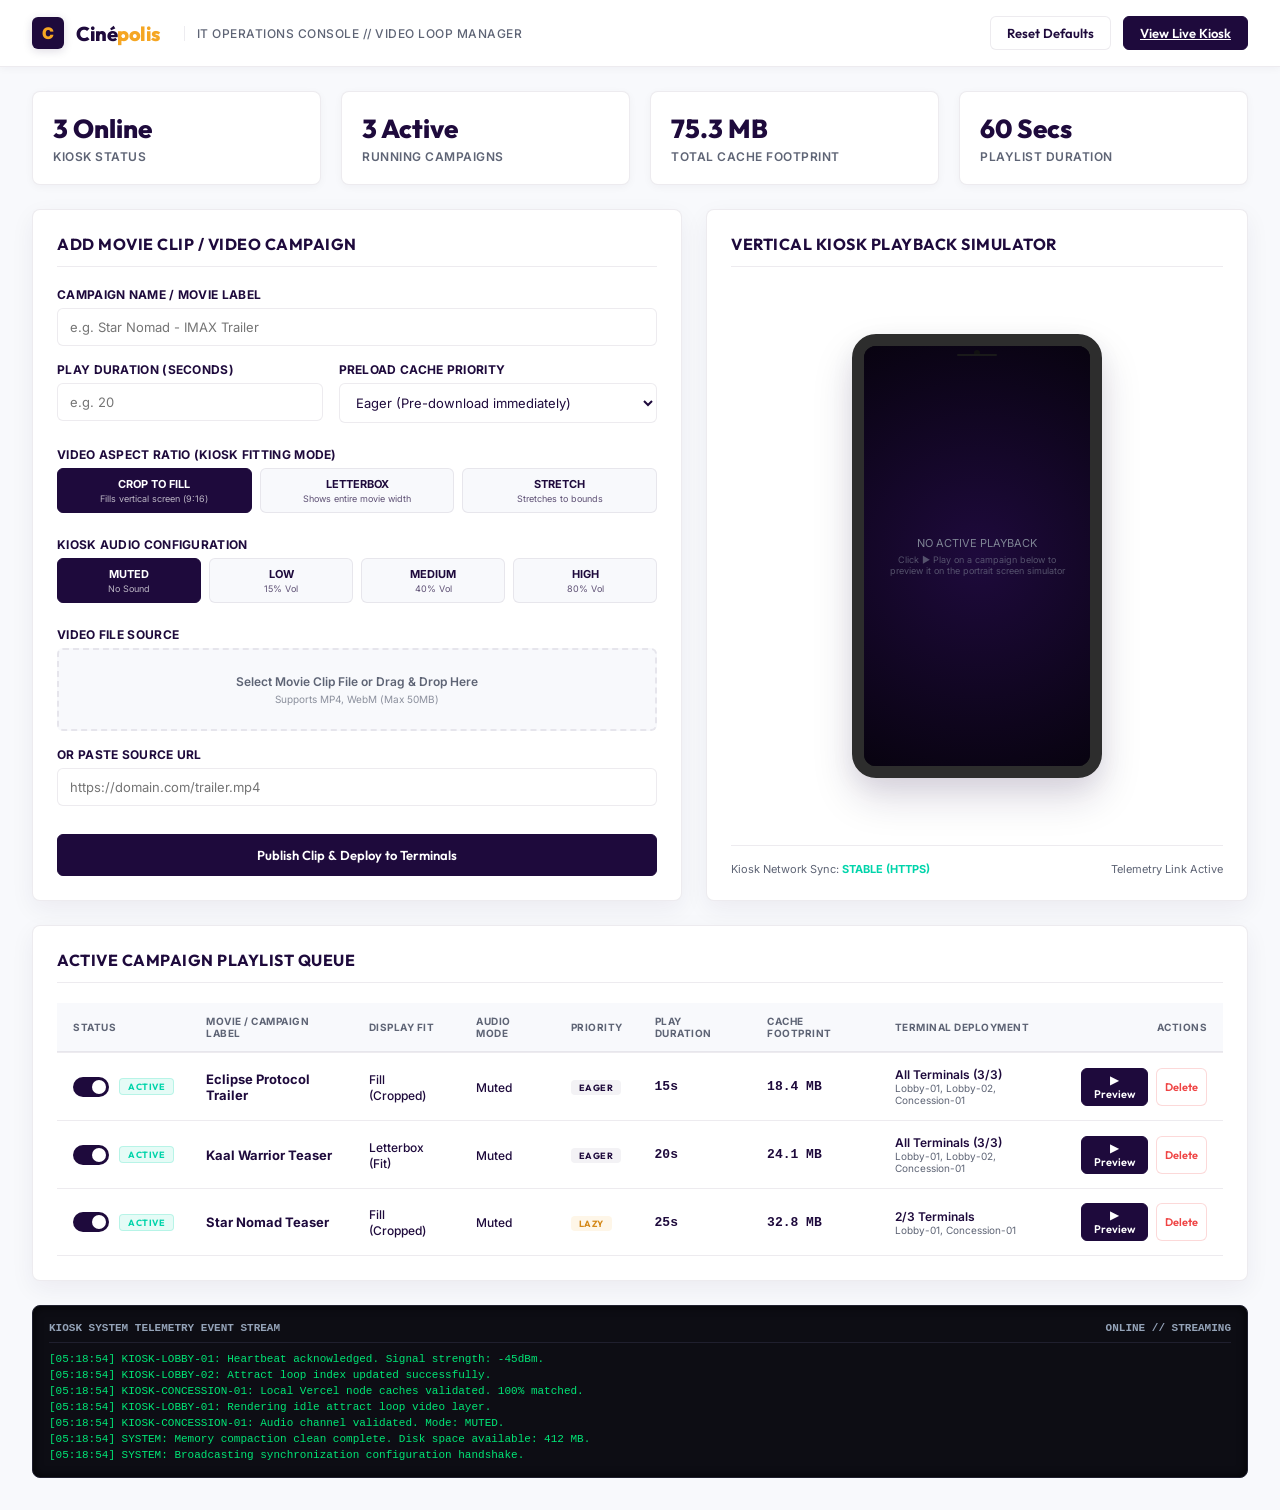
==== commit 091991a5: "Replace Mixkit URLs with direct Google Storage MP4 trailer files for reliable playback" ====
--- a/admin.html
+++ b/admin.html
@@ -808,8 +808,8 @@
         ads = [
           { 
             id: "v001", 
-            title: "Cinema Popcorn Loop", 
-            videoUrl: "https://assets.mixkit.co/videos/preview/mixkit-popcorn-in-a-red-and-white-striped-bucket-43187-large.mp4", 
+            title: "Eclipse Protocol Trailer", 
+            videoUrl: "https://commondatastorage.googleapis.com/gtv-videos-bucket/sample/TearsOfSteel.mp4", 
             duration: "15s", 
             status: "active",
             aspectRatio: "cover",
@@ -820,8 +820,8 @@
           },
           { 
             id: "v002", 
-            title: "Vintage Projector Loop", 
-            videoUrl: "https://assets.mixkit.co/videos/preview/mixkit-film-projector-in-a-dark-room-43188-large.mp4", 
+            title: "Kaal Warrior Teaser", 
+            videoUrl: "https://commondatastorage.googleapis.com/gtv-videos-bucket/sample/Sintel.mp4", 
             duration: "20s", 
             status: "active",
             aspectRatio: "contain",
@@ -832,8 +832,8 @@
           },
           { 
             id: "v003", 
-            title: "Empty Cinema Hall Loop", 
-            videoUrl: "https://assets.mixkit.co/videos/preview/mixkit-movie-theater-with-empty-seats-43189-large.mp4", 
+            title: "Star Nomad Teaser", 
+            videoUrl: "https://commondatastorage.googleapis.com/gtv-videos-bucket/sample/ElephantsDream.mp4", 
             duration: "25s", 
             status: "active",
             aspectRatio: "cover",
@@ -1007,9 +1007,9 @@
 
     function simulateUpload() {
       const samples = [
-        { title: "Kaal Warrior Teaser", url: "https://assets.mixkit.co/videos/preview/mixkit-popcorn-in-a-red-and-white-striped-bucket-43187-large.mp4", duration: 15, size: "19.5 MB" },
-        { title: "Star Nomad Official Trailer", url: "https://assets.mixkit.co/videos/preview/mixkit-film-projector-in-a-dark-room-43188-large.mp4", duration: 30, size: "28.3 MB" },
-        { title: "Dhadkan Se Door - Teaser", url: "https://assets.mixkit.co/videos/preview/mixkit-movie-theater-with-empty-seats-43189-large.mp4", duration: 25, size: "22.1 MB" }
+        { title: "Kaal Warrior Teaser", url: "https://commondatastorage.googleapis.com/gtv-videos-bucket/sample/Sintel.mp4", duration: 20, size: "24.1 MB" },
+        { title: "Star Nomad Official Trailer", url: "https://commondatastorage.googleapis.com/gtv-videos-bucket/sample/ElephantsDream.mp4", duration: 30, size: "32.8 MB" },
+        { title: "Eclipse Protocol Trailer", url: "https://commondatastorage.googleapis.com/gtv-videos-bucket/sample/TearsOfSteel.mp4", duration: 15, size: "18.4 MB" }
       ];
 
       const chosen = samples[Math.floor(Math.random() * samples.length)];
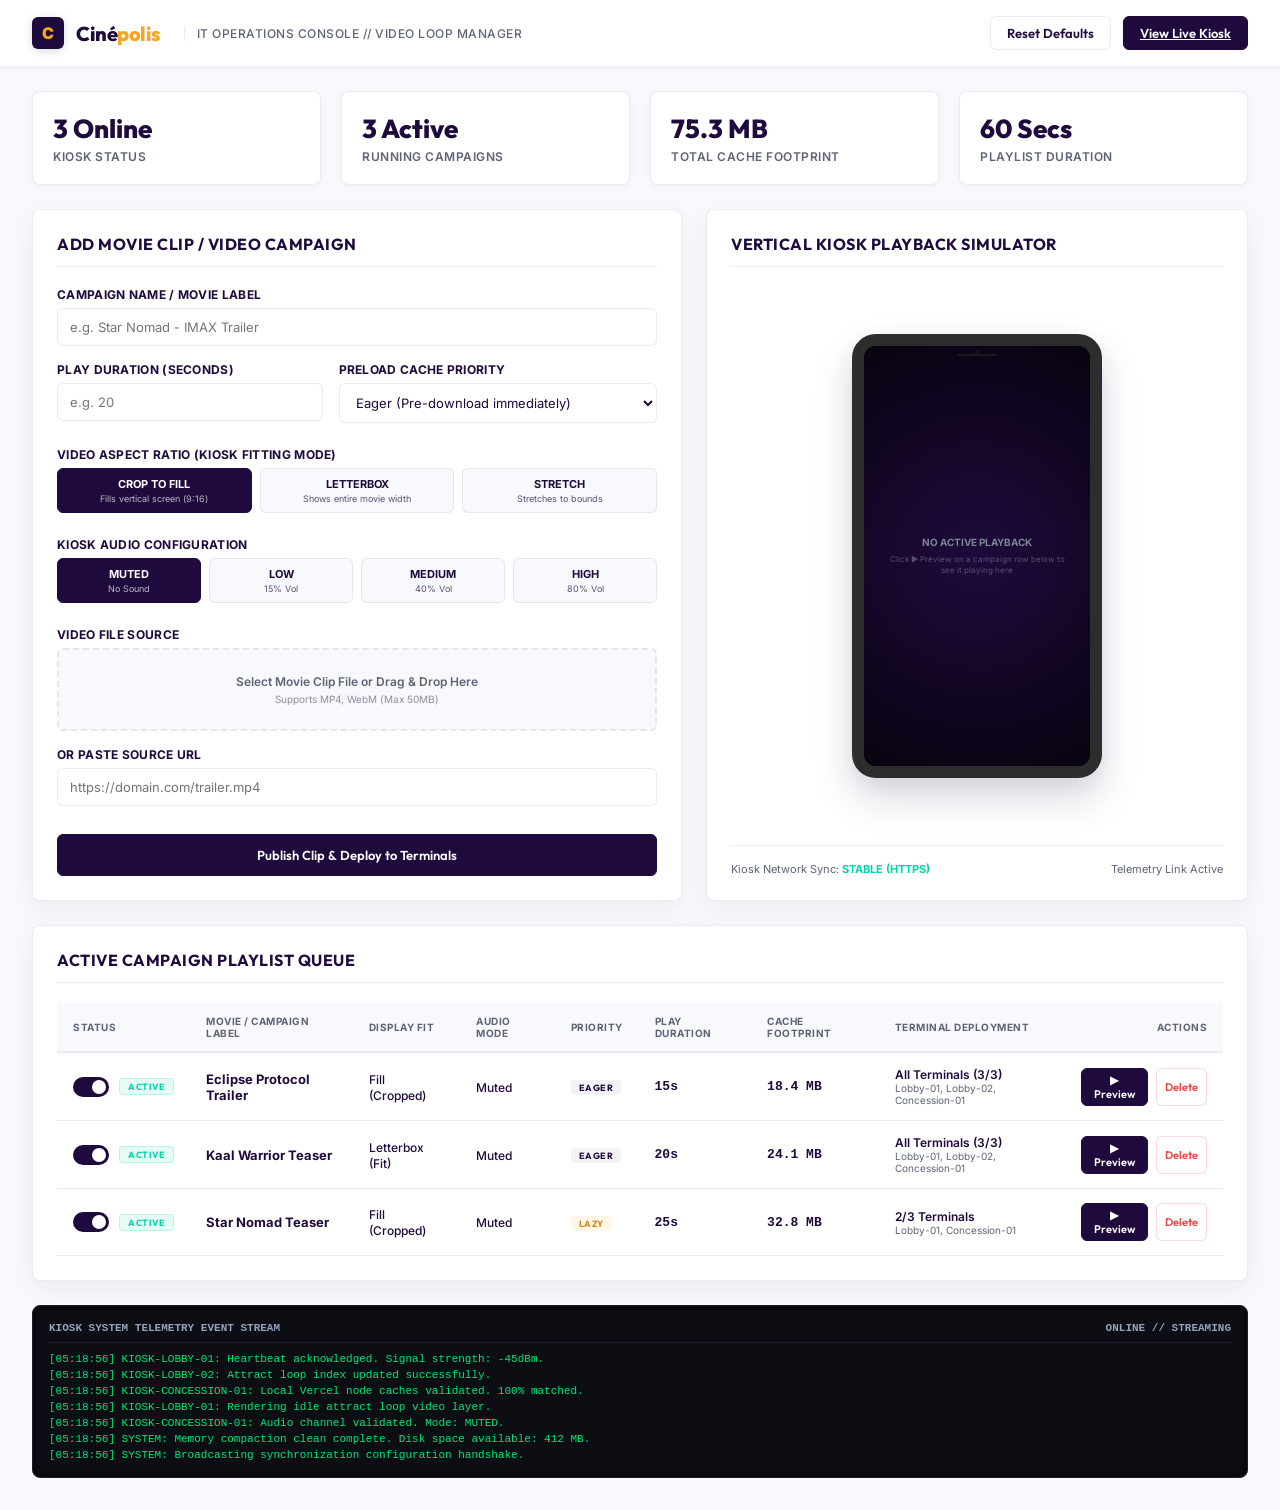
==== commit 6e4d8938: "Fix kiosk simulator: dynamically inject video element on preview to fix blank screen" ====
--- a/admin.html
+++ b/admin.html
@@ -728,19 +728,12 @@
         <div class="kiosk-bezel">
           <div class="kiosk-camera"></div>
           <div class="kiosk-speaker"></div>
-          <div class="kiosk-screen">
+          <div class="kiosk-screen" id="kiosk-screen">
             <div class="kiosk-placeholder" id="kiosk-placeholder">
-              <span>NO ACTIVE PLAYBACK</span>
-              <span style="opacity: 0.6; font-size: 9px; margin-top: 4px;">Click ▶ Play on a campaign below to preview it on the portrait screen simulator</span>
+              <span style="font-size:10px; font-weight:700;">NO ACTIVE PLAYBACK</span>
+              <span style="opacity: 0.6; font-size: 8px; margin-top: 6px; line-height:1.4; text-align:center;">Click ▶ Preview on a campaign row below to see it playing here</span>
             </div>
-            <video id="kiosk-video" class="kiosk-video" autoplay muted loop playsinline style="display:none;"></video>
-            <div class="kiosk-overlay" id="kiosk-overlay" style="display:none;">
-              <div class="kiosk-overlay-title" id="overlay-title">Cinepolis Cinema</div>
-              <div class="kiosk-overlay-sub" id="overlay-duration">15s Loop</div>
-              <div class="kiosk-overlay-prompt">
-                <div class="kiosk-overlay-finger">👆</div>
-              </div>
-            </div>
+            <!-- Video injected dynamically by JS -->
           </div>
         </div>
       </div>
@@ -911,46 +904,76 @@
     }
 
     function previewClipInSimulator(ad) {
-      const video = document.getElementById('kiosk-video');
-      const placeholder = document.getElementById('kiosk-placeholder');
-      const overlay = document.getElementById('kiosk-overlay');
-      const overlayTitle = document.getElementById('overlay-title');
-      const overlayDuration = document.getElementById('overlay-duration');
-
-      placeholder.style.display = 'none';
-      video.style.display = 'block';
-      overlay.style.display = 'flex';
-
-      // Set aspect ratio fitting mode
+      const screen = document.getElementById('kiosk-screen');
+      if (!screen) return;
+
       const fit = ad.aspectRatio || 'cover';
-      video.style.objectFit = fit;
-
-      // Set titles
-      overlayTitle.textContent = ad.title;
-      overlayDuration.textContent = ad.duration + ' Loop';
-
+      const vol = ad.volume || 'muted';
+
+      // Show loading state
+      screen.innerHTML = `
+        <div style="position:absolute;inset:0;background:#0D0D14;display:flex;flex-direction:column;align-items:center;justify-content:center;gap:8px;">
+          <div style="width:24px;height:24px;border:2px solid rgba(245,166,35,0.3);border-top-color:#F5A623;border-radius:50%;animation:spin 0.8s linear infinite;"></div>
+          <span style="color:#94A3B8;font-size:8px;font-family:monospace;">LOADING STREAM...</span>
+        </div>
+      `;
+
+      // Inject a fresh video element to avoid stale src/load state
+      const video = document.createElement('video');
+      video.muted = true; // always start muted for autoplay compliance
+      video.loop = true;
+      video.playsInline = true;
+      video.setAttribute('playsinline', '');
+      video.style.cssText = `position:absolute;inset:0;width:100%;height:100%;object-fit:${fit};display:block;opacity:0;transition:opacity 0.5s ease;`;
+      video.crossOrigin = 'anonymous';
       video.src = ad.videoUrl;
-      
-      // Control volume preview safely
-      const vol = ad.volume || 'muted';
-      if (vol === 'muted') {
-        video.muted = true;
-        video.volume = 0;
-      } else {
-        video.muted = false;
-        if (vol === 'low') video.volume = 0.15;
-        else if (vol === 'medium') video.volume = 0.40;
-        else if (vol === 'high') video.volume = 0.80;
-      }
-
+
+      // Overlay
+      const overlay = document.createElement('div');
+      overlay.style.cssText = `position:absolute;inset:0;display:flex;flex-direction:column;justify-content:flex-end;align-items:center;padding-bottom:20px;background:linear-gradient(to top, rgba(30,10,60,0.9) 0%, rgba(30,10,60,0) 60%);pointer-events:none;z-index:5;`;
+      overlay.innerHTML = `
+        <div style="font-family:'Outfit',sans-serif;font-size:11px;font-weight:800;color:#FFFFFF;text-align:center;margin-bottom:2px;">${ad.title}</div>
+        <div style="font-size:8px;color:rgba(255,255,255,0.7);margin-bottom:10px;">${ad.duration} Loop</div>
+        <div style="width:24px;height:24px;border-radius:50%;border:1px solid rgba(245,166,35,0.6);display:flex;align-items:center;justify-content:center;background:rgba(245,166,35,0.1);font-size:9px;">👆</div>
+      `;
+
+      video.addEventListener('loadeddata', () => {
+        // Clear loading spinner and inject real video + overlay
+        screen.innerHTML = '';
+        screen.appendChild(video);
+        screen.appendChild(overlay);
+
+        // Apply volume settings after autoplay completes
+        video.play().then(() => {
+          video.style.opacity = '1';
+          if (vol !== 'muted') {
+            video.muted = false;
+            if (vol === 'low') video.volume = 0.15;
+            else if (vol === 'medium') video.volume = 0.40;
+            else if (vol === 'high') video.volume = 0.80;
+          }
+        }).catch(() => {
+          // Fallback: keep muted, still show video
+          video.muted = true;
+          video.play().catch(() => {});
+          video.style.opacity = '1';
+        });
+      });
+
+      video.addEventListener('error', () => {
+        screen.innerHTML = `
+          <div style="position:absolute;inset:0;background:#0D0D14;display:flex;flex-direction:column;align-items:center;justify-content:center;gap:6px;padding:12px;">
+            <span style="color:#EF4444;font-size:10px;font-weight:700;">VIDEO LOAD ERROR</span>
+            <span style="color:#64748B;font-size:8px;text-align:center;">Check CORS or network. URL may be blocked.</span>
+          </div>
+        `;
+        appendLog(`[ERROR] Simulator failed to load: "${ad.title}". Check network/CORS policy.`);
+      });
+
+      // Trigger load
       video.load();
-      video.play().catch(e => {
-        console.warn("Simulator autoplay blocked, playing muted", e);
-        video.muted = true;
-        video.play().catch(err => console.error("Simulator failed to play entirely", err));
-      });
-
-      appendLog(`[PREVIEW] Loading trailer "${ad.title}" into simulator (Fit: ${fit}, Audio: ${vol}).`);
+
+      appendLog(`[PREVIEW] Streaming "${ad.title}" into vertical simulator (Fit: ${fit}, Audio: ${vol}).`);
     }
 
     function toggleStatus(id) {
@@ -973,9 +996,10 @@
       });
       document.getElementById('clip-aspect').value = option;
       
-      // If a preview video is actively playing, apply changes live to the simulator
-      const video = document.getElementById('kiosk-video');
-      if (video && video.style.display !== 'none') {
+      // Apply change to currently-playing simulator video if any
+      const screen = document.getElementById('kiosk-screen');
+      const video = screen ? screen.querySelector('video') : null;
+      if (video) {
         video.style.objectFit = option;
         appendLog(`[SIMULATOR] Dynamic fit changed to ${option} (Live preview updated).`);
       }
@@ -989,9 +1013,10 @@
       });
       document.getElementById('clip-audio').value = option;
 
-      // Update simulator volume live
-      const video = document.getElementById('kiosk-video');
-      if (video && video.style.display !== 'none') {
+      // Apply change to currently-playing simulator video if any
+      const screen = document.getElementById('kiosk-screen');
+      const video = screen ? screen.querySelector('video') : null;
+      if (video) {
         if (option === 'muted') {
           video.muted = true;
           video.volume = 0;
@@ -1103,12 +1128,18 @@
       renderQueue();
       updateTelemetry();
       
-      // Reset simulator if deleted clip was playing
-      const video = document.getElementById('kiosk-video');
-      video.pause();
-      video.style.display = 'none';
-      document.getElementById('kiosk-placeholder').style.display = 'flex';
-      document.getElementById('kiosk-overlay').style.display = 'none';
+      // Reset simulator by restoring placeholder
+      const screen = document.getElementById('kiosk-screen');
+      if (screen) {
+        const v = screen.querySelector('video');
+        if (v) { v.pause(); v.src = ''; }
+        screen.innerHTML = `
+          <div class="kiosk-placeholder" id="kiosk-placeholder">
+            <span style="font-size:10px; font-weight:700;">NO ACTIVE PLAYBACK</span>
+            <span style="opacity: 0.6; font-size: 8px; margin-top: 6px; line-height:1.4; text-align:center;">Click ▶ Preview on a campaign row below to see it playing here</span>
+          </div>
+        `;
+      }
 
       showToast("Campaign removed from terminal playlist");
       appendLog(`[DELETE] Campaign "${title}" deleted. Sending cache-invalidation commands to terminal nodes.`);
@@ -1118,12 +1149,18 @@
       localStorage.removeItem('cira_ads');
       loadClips();
       
-      // Reset simulator
-      const video = document.getElementById('kiosk-video');
-      video.pause();
-      video.style.display = 'none';
-      document.getElementById('kiosk-placeholder').style.display = 'flex';
-      document.getElementById('kiosk-overlay').style.display = 'none';
+      // Reset simulator by restoring placeholder
+      const screen = document.getElementById('kiosk-screen');
+      if (screen) {
+        const v = screen.querySelector('video');
+        if (v) { v.pause(); v.src = ''; }
+        screen.innerHTML = `
+          <div class="kiosk-placeholder" id="kiosk-placeholder">
+            <span style="font-size:10px; font-weight:700;">NO ACTIVE PLAYBACK</span>
+            <span style="opacity: 0.6; font-size: 8px; margin-top: 6px; line-height:1.4; text-align:center;">Click ▶ Preview on a campaign row below to see it playing here</span>
+          </div>
+        `;
+      }
 
       showToast("Console reset to default Cinepolis mock clips");
       appendLog("[SYSTEM] Executed full local cache rebuild. All kiosk nodes forced to sync default campaigns.");
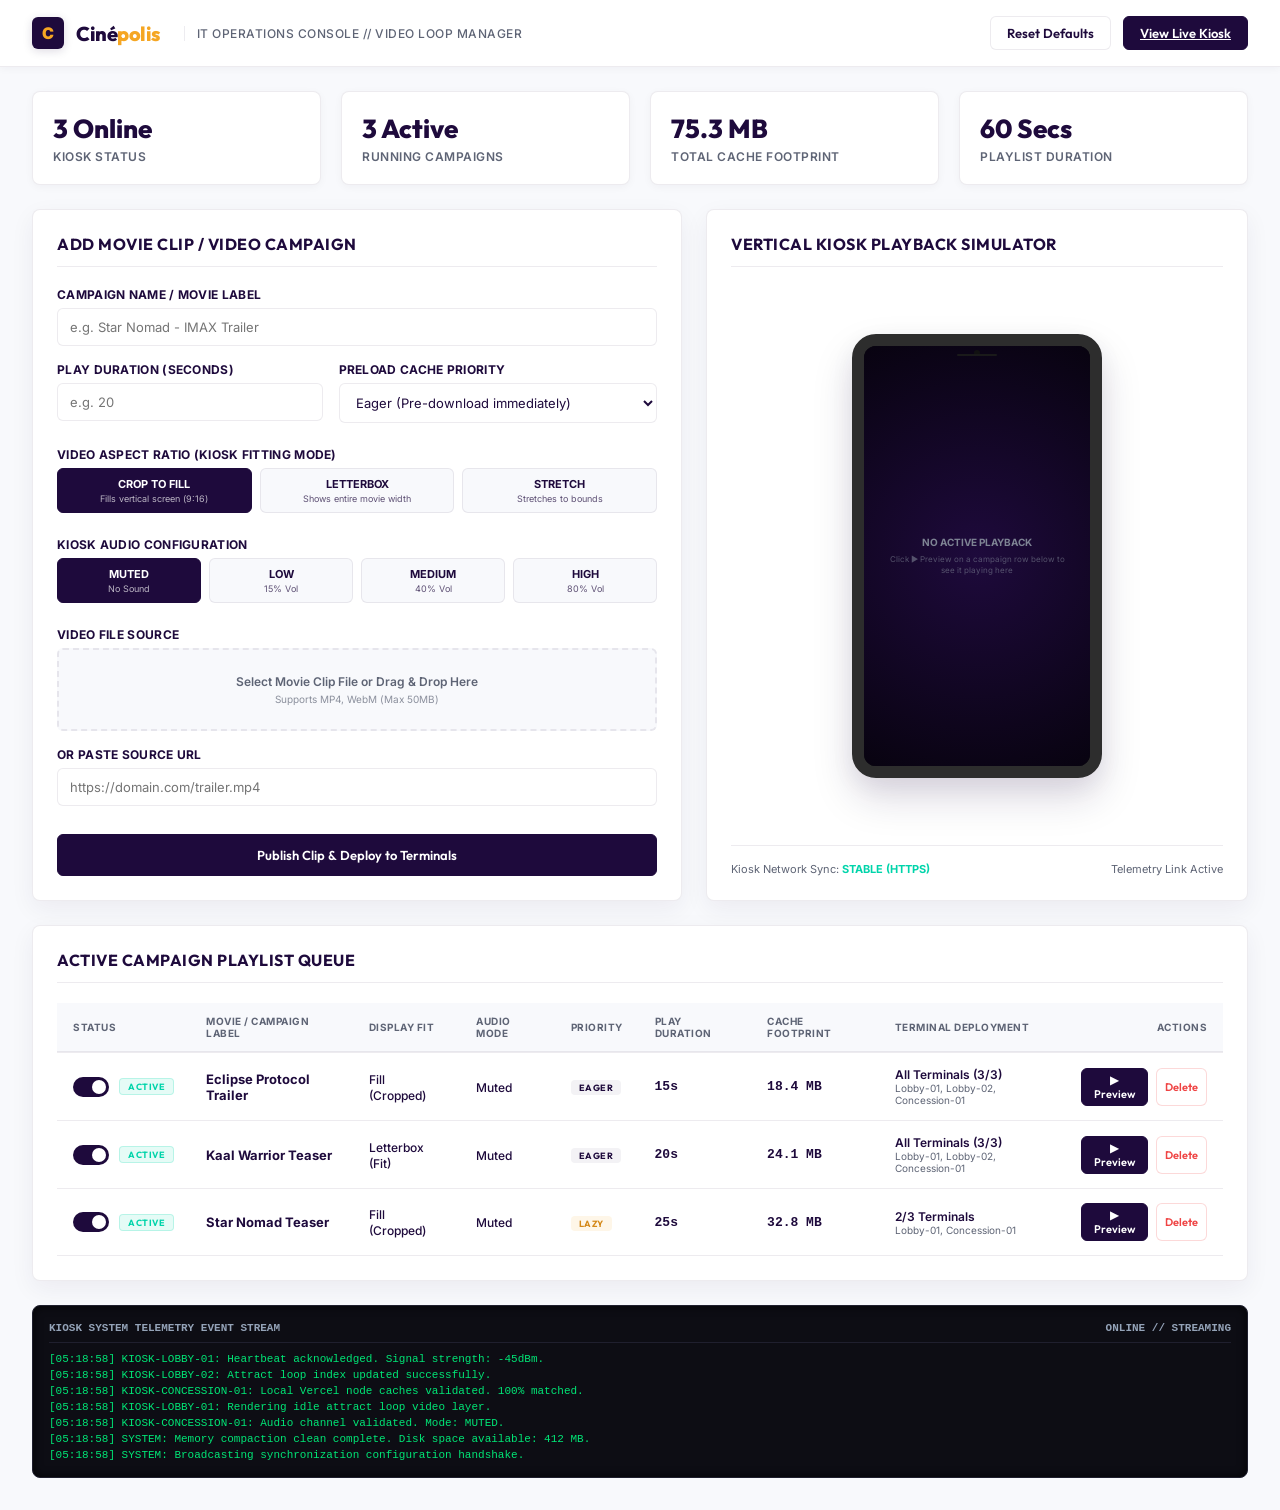
==== commit 968e90e7: "Fix video load error: remove crossOrigin attribute that was blocking CORS preflight" ====
--- a/admin.html
+++ b/admin.html
@@ -925,7 +925,7 @@
       video.playsInline = true;
       video.setAttribute('playsinline', '');
       video.style.cssText = `position:absolute;inset:0;width:100%;height:100%;object-fit:${fit};display:block;opacity:0;transition:opacity 0.5s ease;`;
-      video.crossOrigin = 'anonymous';
+      // Note: crossOrigin not set — not needed for plain video playback (only required for canvas operations)
       video.src = ad.videoUrl;
 
       // Overlay
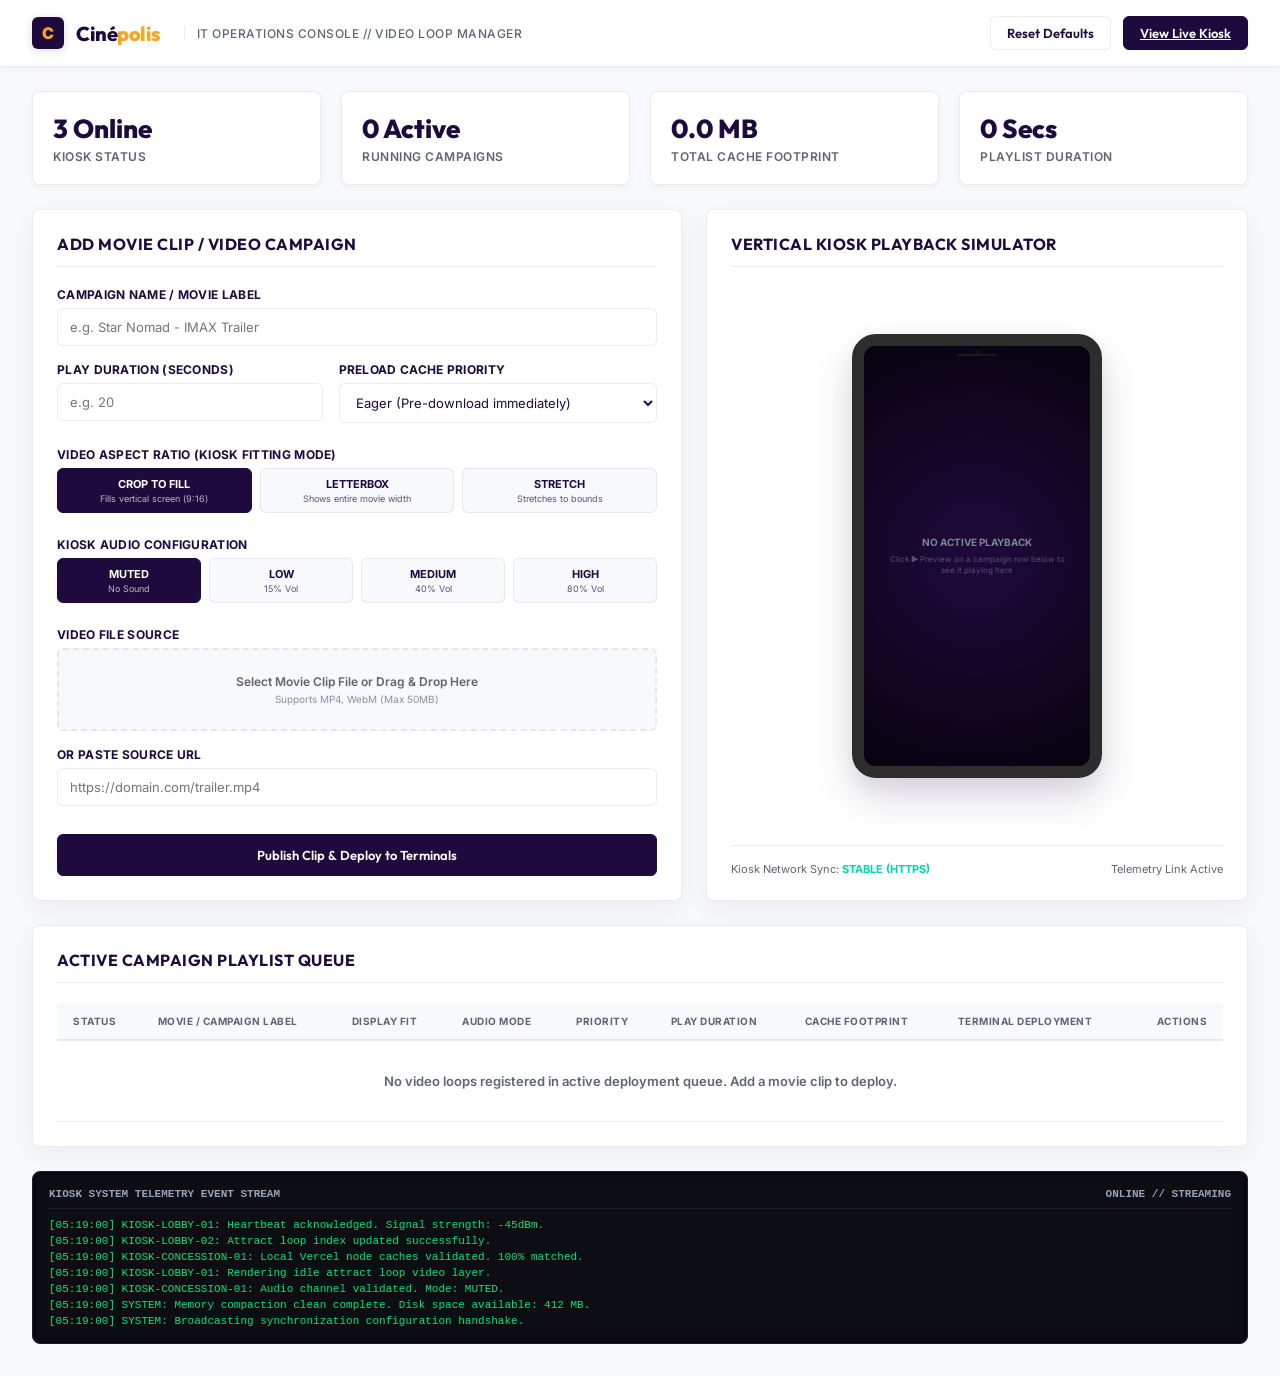
==== commit e831e210: "Remove all sample videos — queue starts empty for manual entry" ====
--- a/admin.html
+++ b/admin.html
@@ -794,49 +794,26 @@
     }
 
     function loadClips() {
+      // Clear any old cached sample videos that may be stored from previous sessions
       const stored = localStorage.getItem('cira_ads');
       if (stored) {
-        ads = JSON.parse(stored);
+        try {
+          const parsed = JSON.parse(stored);
+          // Wipe if it still contains the old Google Storage sample URLs
+          const hasSamples = parsed.some(a =>
+            a.videoUrl && a.videoUrl.includes('commondatastorage.googleapis.com')
+          );
+          if (hasSamples) {
+            localStorage.removeItem('cira_ads');
+            ads = [];
+          } else {
+            ads = parsed;
+          }
+        } catch(e) {
+          ads = [];
+        }
       } else {
-        ads = [
-          { 
-            id: "v001", 
-            title: "Eclipse Protocol Trailer", 
-            videoUrl: "https://commondatastorage.googleapis.com/gtv-videos-bucket/sample/TearsOfSteel.mp4", 
-            duration: "15s", 
-            status: "active",
-            aspectRatio: "cover",
-            volume: "muted",
-            preload: "eager",
-            fileSize: "18.4 MB",
-            syncedTerminals: ["Lobby-01", "Lobby-02", "Concession-01"]
-          },
-          { 
-            id: "v002", 
-            title: "Kaal Warrior Teaser", 
-            videoUrl: "https://commondatastorage.googleapis.com/gtv-videos-bucket/sample/Sintel.mp4", 
-            duration: "20s", 
-            status: "active",
-            aspectRatio: "contain",
-            volume: "muted",
-            preload: "eager",
-            fileSize: "24.1 MB",
-            syncedTerminals: ["Lobby-01", "Lobby-02", "Concession-01"]
-          },
-          { 
-            id: "v003", 
-            title: "Star Nomad Teaser", 
-            videoUrl: "https://commondatastorage.googleapis.com/gtv-videos-bucket/sample/ElephantsDream.mp4", 
-            duration: "25s", 
-            status: "active",
-            aspectRatio: "cover",
-            volume: "muted",
-            preload: "lazy",
-            fileSize: "32.8 MB",
-            syncedTerminals: ["Lobby-01", "Concession-01"]
-          }
-        ];
-        localStorage.setItem('cira_ads', JSON.stringify(ads));
+        ads = [];
       }
       renderQueue();
       updateTelemetry();
@@ -1031,33 +1008,15 @@
     }
 
     function simulateUpload() {
-      const samples = [
-        { title: "Kaal Warrior Teaser", url: "https://commondatastorage.googleapis.com/gtv-videos-bucket/sample/Sintel.mp4", duration: 20, size: "24.1 MB" },
-        { title: "Star Nomad Official Trailer", url: "https://commondatastorage.googleapis.com/gtv-videos-bucket/sample/ElephantsDream.mp4", duration: 30, size: "32.8 MB" },
-        { title: "Eclipse Protocol Trailer", url: "https://commondatastorage.googleapis.com/gtv-videos-bucket/sample/TearsOfSteel.mp4", duration: 15, size: "18.4 MB" }
-      ];
-
-      const chosen = samples[Math.floor(Math.random() * samples.length)];
-      
-      document.getElementById('clip-title').value = chosen.title;
-      document.getElementById('clip-duration').value = chosen.duration;
-      document.getElementById('clip-url').value = chosen.url;
-      document.getElementById('clip-manual-url').value = "";
-      
-      document.getElementById('drop-zone-main').innerHTML = `✔️ <span style="color:#00D4AA; font-weight:700;">File Attached:</span> ${chosen.title.toLowerCase().replace(/\s+/g, '_')}.mp4`;
-      document.getElementById('drop-zone-sub').textContent = `Volume Size: ${chosen.size} // Ready to Publish`;
-
-      showToast("Mock video uploaded successfully");
-      appendLog(`[UPLOAD] Mock file attached: "${chosen.title}" (${chosen.size})`);
-      
-      // Auto preview on upload
-      previewClipInSimulator({
-        title: chosen.title,
-        videoUrl: chosen.url,
-        duration: chosen.duration + 's',
-        aspectRatio: document.getElementById('clip-aspect').value,
-        volume: document.getElementById('clip-audio').value
-      });
+      // No auto-populate samples — highlight the URL field for manual entry
+      const urlInput = document.getElementById('clip-manual-url');
+      document.getElementById('drop-zone-main').textContent = 'Paste a direct video URL in the field below';
+      document.getElementById('drop-zone-sub').textContent = 'Supports any publicly accessible MP4 or WebM link';
+      if (urlInput) {
+        urlInput.focus();
+        urlInput.scrollIntoView({ behavior: 'smooth', block: 'center' });
+      }
+      appendLog('[UPLOAD] Drop zone clicked. Awaiting manual URL input from operator.');
     }
 
     function handleUrlInput() {
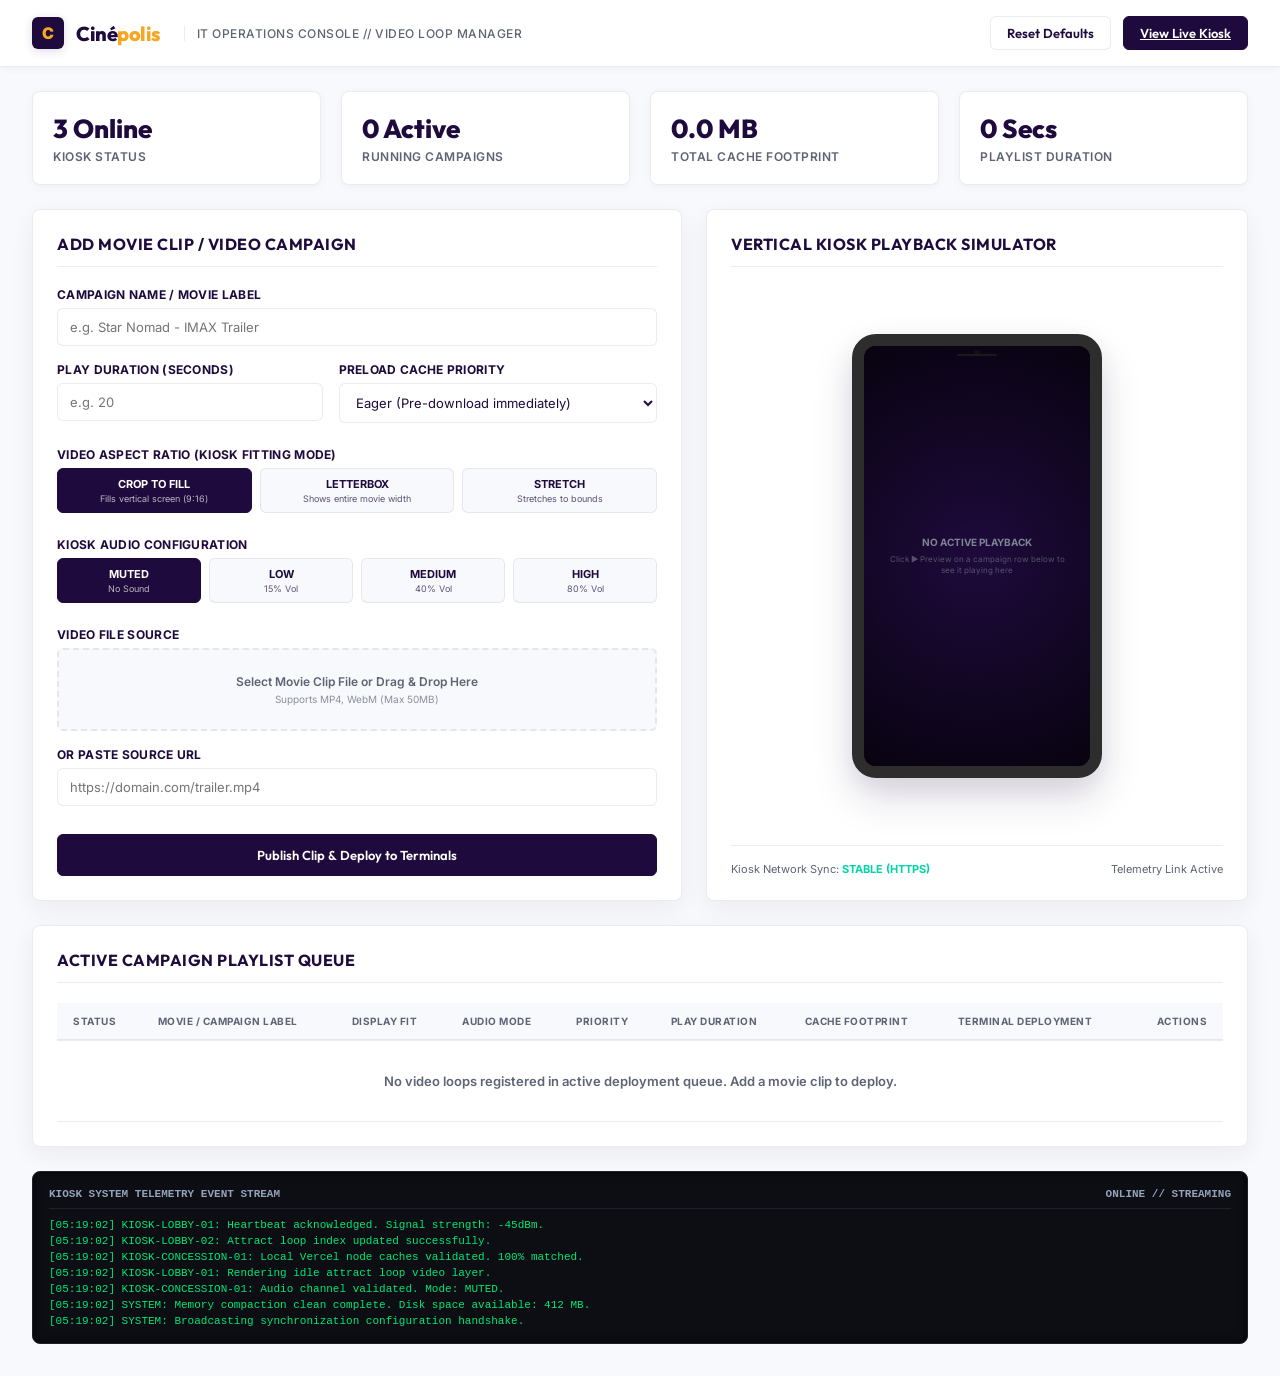
==== commit eb61ed68: "Bump storage key to cira_ads_v2 to clear all legacy cached campaigns" ====
--- a/admin.html
+++ b/admin.html
@@ -795,7 +795,7 @@
 
     function loadClips() {
       // Clear any old cached sample videos that may be stored from previous sessions
-      const stored = localStorage.getItem('cira_ads');
+      const stored = localStorage.getItem('cira_ads_v2');
       if (stored) {
         try {
           const parsed = JSON.parse(stored);
@@ -804,7 +804,7 @@
             a.videoUrl && a.videoUrl.includes('commondatastorage.googleapis.com')
           );
           if (hasSamples) {
-            localStorage.removeItem('cira_ads');
+            localStorage.removeItem('cira_ads_v2');
             ads = [];
           } else {
             ads = parsed;
@@ -957,7 +957,7 @@
       const ad = ads.find(a => a.id === id);
       if (ad) {
         ad.status = ad.status === 'active' ? 'inactive' : 'active';
-        localStorage.setItem('cira_ads', JSON.stringify(ads));
+        localStorage.setItem('cira_ads_v2', JSON.stringify(ads));
         renderQueue();
         updateTelemetry();
         showToast(`Campaign status updated: "${ad.title}" is now ${ad.status.toUpperCase()}`);
@@ -1057,7 +1057,7 @@
       };
 
       ads.push(newClip);
-      localStorage.setItem('cira_ads', JSON.stringify(ads));
+      localStorage.setItem('cira_ads_v2', JSON.stringify(ads));
       renderQueue();
       updateTelemetry();
 
@@ -1083,7 +1083,7 @@
       const title = ad ? ad.title : 'Unknown';
 
       ads = ads.filter(a => a.id !== id);
-      localStorage.setItem('cira_ads', JSON.stringify(ads));
+      localStorage.setItem('cira_ads_v2', JSON.stringify(ads));
       renderQueue();
       updateTelemetry();
       
@@ -1105,7 +1105,7 @@
     }
 
     function resetToDefaults() {
-      localStorage.removeItem('cira_ads');
+      localStorage.removeItem('cira_ads_v2');
       loadClips();
       
       // Reset simulator by restoring placeholder
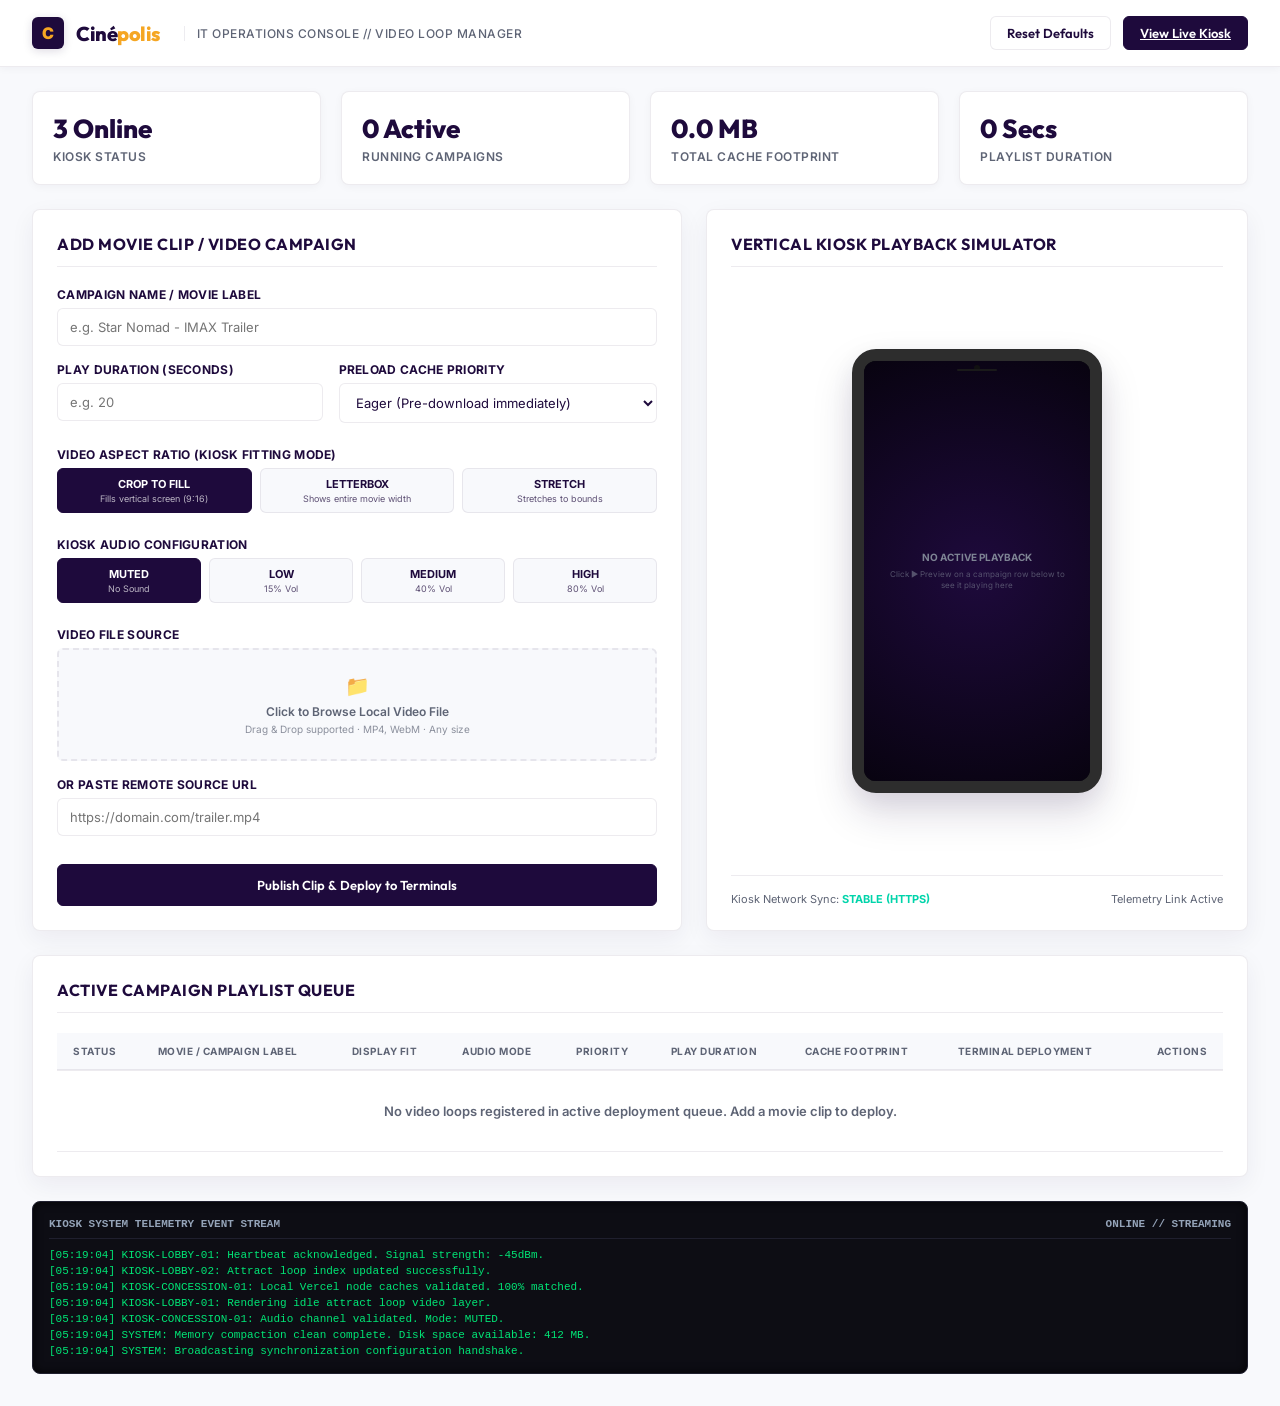
==== commit eb38d841: "Add local video upload: IndexedDB storage, drag-and-drop file picker, live simulator preview" ====
--- a/admin.html
+++ b/admin.html
@@ -706,16 +706,22 @@
 
       <div class="form-group" style="margin-top: 8px;">
         <label>Video File Source</label>
-        <div class="drop-zone" onclick="simulateUpload()">
-          <div class="drop-zone-text" id="drop-zone-main">Select Movie Clip File or Drag & Drop Here</div>
-          <div class="drop-zone-sub" id="drop-zone-sub">Supports MP4, WebM (Max 50MB)</div>
+        <!-- Hidden real file input -->
+        <input type="file" id="local-file-input" accept="video/mp4,video/webm,video/*" style="display:none" onchange="handleLocalFile(this.files[0])">
+        <div class="drop-zone" id="drop-zone" onclick="document.getElementById('local-file-input').click()" 
+          ondragover="event.preventDefault(); this.style.borderColor='var(--accent)';" 
+          ondragleave="this.style.borderColor='';" 
+          ondrop="event.preventDefault(); this.style.borderColor=''; handleLocalFile(event.dataTransfer.files[0]);">
+          <div style="font-size:20px; margin-bottom:6px;">📁</div>
+          <div class="drop-zone-text" id="drop-zone-main">Click to Browse Local Video File</div>
+          <div class="drop-zone-sub" id="drop-zone-sub">Drag &amp; Drop supported · MP4, WebM · Any size</div>
         </div>
         <input type="hidden" id="clip-url">
       </div>
 
       <div class="form-group">
-        <label for="clip-manual-url">Or Paste Source URL</label>
-        <input type="text" id="clip-manual-url" class="form-input" placeholder="https://domain.com/trailer.mp4" oninput="handleUrlInput()">
+        <label for="clip-manual-url">Or Paste Remote Source URL</label>
+        <input type="text" id="clip-manual-url" class="form-input" placeholder="https://domain.com/trailer.mp4" oninput="handleUrlInput()">  
       </div>
 
       <button class="btn-console primary" style="width:100%; justify-content:center; padding:12px; margin-top:12px;" onclick="addClip()">Publish Clip & Deploy to Terminals</button>
@@ -785,8 +791,59 @@
 
   <script>
     let ads = [];
+    let pendingLocalFile = null; // holds { file, blobUrl, sizeLabel } until clip is published
     const fitOptions = ['cover', 'contain', 'fill'];
     const audioOptions = ['muted', 'low', 'medium', 'high'];
+
+    /* ── IndexedDB helper for persisting local video blobs ── */
+    const VideoDB = {
+      _db: null,
+      async open() {
+        if (this._db) return this._db;
+        return new Promise((resolve, reject) => {
+          const req = indexedDB.open('CinepolisMedia', 1);
+          req.onupgradeneeded = e => e.target.result.createObjectStore('videos', { keyPath: 'id' });
+          req.onsuccess = e => { this._db = e.target.result; resolve(this._db); };
+          req.onerror = e => reject(e.target.error);
+        });
+      },
+      async save(id, blob) {
+        const db = await this.open();
+        return new Promise((resolve, reject) => {
+          const tx = db.transaction('videos', 'readwrite');
+          tx.objectStore('videos').put({ id, blob });
+          tx.oncomplete = resolve;
+          tx.onerror = e => reject(e.target.error);
+        });
+      },
+      async getBlob(id) {
+        const db = await this.open();
+        return new Promise((resolve, reject) => {
+          const req = db.transaction('videos').objectStore('videos').get(id);
+          req.onsuccess = e => resolve(e.target.result ? e.target.result.blob : null);
+          req.onerror = e => reject(e.target.error);
+        });
+      },
+      async remove(id) {
+        const db = await this.open();
+        return new Promise((resolve, reject) => {
+          const tx = db.transaction('videos', 'readwrite');
+          tx.objectStore('videos').delete(id);
+          tx.oncomplete = resolve;
+          tx.onerror = e => reject(e.target.error);
+        });
+      }
+    };
+
+    /* Resolve a blob URL for an ad (handles idb:// and regular URLs) */
+    async function resolveVideoUrl(ad) {
+      if (ad.videoUrl && ad.videoUrl.startsWith('idb://')) {
+        const blob = await VideoDB.getBlob(ad.id);
+        if (blob) return URL.createObjectURL(blob);
+        return null;
+      }
+      return ad.videoUrl || null;
+    }
 
     function init() {
       loadClips();
@@ -887,7 +944,6 @@
       const fit = ad.aspectRatio || 'cover';
       const vol = ad.volume || 'muted';
 
-      // Show loading state
       screen.innerHTML = `
         <div style="position:absolute;inset:0;background:#0D0D14;display:flex;flex-direction:column;align-items:center;justify-content:center;gap:8px;">
           <div style="width:24px;height:24px;border:2px solid rgba(245,166,35,0.3);border-top-color:#F5A623;border-radius:50%;animation:spin 0.8s linear infinite;"></div>
@@ -895,62 +951,51 @@
         </div>
       `;
 
-      // Inject a fresh video element to avoid stale src/load state
-      const video = document.createElement('video');
-      video.muted = true; // always start muted for autoplay compliance
-      video.loop = true;
-      video.playsInline = true;
-      video.setAttribute('playsinline', '');
-      video.style.cssText = `position:absolute;inset:0;width:100%;height:100%;object-fit:${fit};display:block;opacity:0;transition:opacity 0.5s ease;`;
-      // Note: crossOrigin not set — not needed for plain video playback (only required for canvas operations)
-      video.src = ad.videoUrl;
-
-      // Overlay
-      const overlay = document.createElement('div');
-      overlay.style.cssText = `position:absolute;inset:0;display:flex;flex-direction:column;justify-content:flex-end;align-items:center;padding-bottom:20px;background:linear-gradient(to top, rgba(30,10,60,0.9) 0%, rgba(30,10,60,0) 60%);pointer-events:none;z-index:5;`;
-      overlay.innerHTML = `
-        <div style="font-family:'Outfit',sans-serif;font-size:11px;font-weight:800;color:#FFFFFF;text-align:center;margin-bottom:2px;">${ad.title}</div>
-        <div style="font-size:8px;color:rgba(255,255,255,0.7);margin-bottom:10px;">${ad.duration} Loop</div>
-        <div style="width:24px;height:24px;border-radius:50%;border:1px solid rgba(245,166,35,0.6);display:flex;align-items:center;justify-content:center;background:rgba(245,166,35,0.1);font-size:9px;">👆</div>
-      `;
-
-      video.addEventListener('loadeddata', () => {
-        // Clear loading spinner and inject real video + overlay
-        screen.innerHTML = '';
-        screen.appendChild(video);
-        screen.appendChild(overlay);
-
-        // Apply volume settings after autoplay completes
-        video.play().then(() => {
-          video.style.opacity = '1';
-          if (vol !== 'muted') {
-            video.muted = false;
-            if (vol === 'low') video.volume = 0.15;
-            else if (vol === 'medium') video.volume = 0.40;
-            else if (vol === 'high') video.volume = 0.80;
-          }
-        }).catch(() => {
-          // Fallback: keep muted, still show video
-          video.muted = true;
-          video.play().catch(() => {});
-          video.style.opacity = '1';
+      resolveVideoUrl(ad).then(url => {
+        if (!url) {
+          screen.innerHTML = `<div style="position:absolute;inset:0;background:#0D0D14;display:flex;flex-direction:column;align-items:center;justify-content:center;gap:6px;padding:12px;"><span style="color:#EF4444;font-size:10px;font-weight:700;">VIDEO NOT FOUND</span><span style="color:#64748B;font-size:8px;text-align:center;">Local file may have been removed from IndexedDB.</span></div>`;
+          return;
+        }
+
+        const video = document.createElement('video');
+        video.muted = true;
+        video.loop = true;
+        video.playsInline = true;
+        video.setAttribute('playsinline', '');
+        video.style.cssText = `position:absolute;inset:0;width:100%;height:100%;object-fit:${fit};display:block;opacity:0;transition:opacity 0.5s ease;`;
+        video.src = url;
+
+        const overlay = document.createElement('div');
+        overlay.style.cssText = `position:absolute;inset:0;display:flex;flex-direction:column;justify-content:flex-end;align-items:center;padding-bottom:20px;background:linear-gradient(to top, rgba(30,10,60,0.9) 0%, rgba(30,10,60,0) 60%);pointer-events:none;z-index:5;`;
+        overlay.innerHTML = `
+          <div style="font-family:'Outfit',sans-serif;font-size:11px;font-weight:800;color:#FFFFFF;text-align:center;margin-bottom:2px;">${ad.title}</div>
+          <div style="font-size:8px;color:rgba(255,255,255,0.7);margin-bottom:10px;">${ad.duration} Loop</div>
+          <div style="width:24px;height:24px;border-radius:50%;border:1px solid rgba(245,166,35,0.6);display:flex;align-items:center;justify-content:center;background:rgba(245,166,35,0.1);font-size:9px;">👆</div>
+        `;
+
+        video.addEventListener('loadeddata', () => {
+          screen.innerHTML = '';
+          screen.appendChild(video);
+          screen.appendChild(overlay);
+          video.play().then(() => {
+            video.style.opacity = '1';
+            if (vol !== 'muted') {
+              video.muted = false;
+              if (vol === 'low') video.volume = 0.15;
+              else if (vol === 'medium') video.volume = 0.40;
+              else if (vol === 'high') video.volume = 0.80;
+            }
+          }).catch(() => { video.muted = true; video.play().catch(() => {}); video.style.opacity = '1'; });
         });
+
+        video.addEventListener('error', () => {
+          screen.innerHTML = `<div style="position:absolute;inset:0;background:#0D0D14;display:flex;flex-direction:column;align-items:center;justify-content:center;gap:6px;padding:12px;"><span style="color:#EF4444;font-size:10px;font-weight:700;">VIDEO LOAD ERROR</span><span style="color:#64748B;font-size:8px;text-align:center;">Check network or try re-uploading the file.</span></div>`;
+          appendLog(`[ERROR] Simulator failed to load: "${ad.title}".`);
+        });
+
+        video.load();
+        appendLog(`[PREVIEW] Streaming "${ad.title}" into vertical simulator (Fit: ${fit}, Audio: ${vol}).`);
       });
-
-      video.addEventListener('error', () => {
-        screen.innerHTML = `
-          <div style="position:absolute;inset:0;background:#0D0D14;display:flex;flex-direction:column;align-items:center;justify-content:center;gap:6px;padding:12px;">
-            <span style="color:#EF4444;font-size:10px;font-weight:700;">VIDEO LOAD ERROR</span>
-            <span style="color:#64748B;font-size:8px;text-align:center;">Check CORS or network. URL may be blocked.</span>
-          </div>
-        `;
-        appendLog(`[ERROR] Simulator failed to load: "${ad.title}". Check network/CORS policy.`);
-      });
-
-      // Trigger load
-      video.load();
-
-      appendLog(`[PREVIEW] Streaming "${ad.title}" into vertical simulator (Fit: ${fit}, Audio: ${vol}).`);
     }
 
     function toggleStatus(id) {
@@ -1007,52 +1052,107 @@
       }
     }
 
-    function simulateUpload() {
-      // No auto-populate samples — highlight the URL field for manual entry
-      const urlInput = document.getElementById('clip-manual-url');
-      document.getElementById('drop-zone-main').textContent = 'Paste a direct video URL in the field below';
-      document.getElementById('drop-zone-sub').textContent = 'Supports any publicly accessible MP4 or WebM link';
-      if (urlInput) {
-        urlInput.focus();
-        urlInput.scrollIntoView({ behavior: 'smooth', block: 'center' });
-      }
-      appendLog('[UPLOAD] Drop zone clicked. Awaiting manual URL input from operator.');
+    function handleLocalFile(file) {
+      if (!file) return;
+      if (!file.type.startsWith('video/')) {
+        showToast('Please select a valid video file (MP4 or WebM)');
+        return;
+      }
+
+      const sizeMB = (file.size / (1024 * 1024)).toFixed(1);
+      const blobUrl = URL.createObjectURL(file);
+
+      // Store pending file info; actual IndexedDB save happens on Publish
+      pendingLocalFile = { file, blobUrl, sizeLabel: sizeMB + ' MB' };
+
+      // Auto-fill campaign name from filename
+      const nameEl = document.getElementById('clip-title');
+      if (!nameEl.value.trim()) {
+        nameEl.value = file.name.replace(/\.[^.]+$/, '').replace(/[_-]/g, ' ');
+      }
+
+      // Update drop zone UI
+      document.getElementById('drop-zone-main').innerHTML =
+        `<span style="color:#00D4AA; font-weight:700;">✔ File Ready:</span> ${file.name}`;
+      document.getElementById('drop-zone-sub').textContent =
+        `${sizeMB} MB · ${file.type} · Click to change file`;
+
+      // Clear URL field since a local file takes priority
+      document.getElementById('clip-url').value = 'idb://pending';
+      document.getElementById('clip-manual-url').value = '';
+
+      // Live preview in simulator immediately
+      const titleEl = document.getElementById('clip-title');
+      const durEl = document.getElementById('clip-duration');
+      previewClipInSimulator({
+        id: '_preview',
+        title: titleEl.value || file.name,
+        videoUrl: blobUrl,
+        duration: (durEl.value || '?') + 's',
+        aspectRatio: document.getElementById('clip-aspect').value,
+        volume: document.getElementById('clip-audio').value
+      });
+
+      appendLog(`[UPLOAD] Local file selected: "${file.name}" (${sizeMB} MB). Ready to publish.`);
     }
 
     function handleUrlInput() {
       const url = document.getElementById('clip-manual-url').value.trim();
       document.getElementById('clip-url').value = url;
+      pendingLocalFile = null; // URL takes over — discard pending local file
       if (url) {
-        document.getElementById('drop-zone-main').textContent = "Select Movie Clip File or Drag & Drop Here";
-        document.getElementById('drop-zone-sub').textContent = "Supports MP4, WebM (Max 50MB)";
-      }
-    }
-
-    function addClip() {
+        document.getElementById('drop-zone-main').textContent = 'Click to Browse Local Video File';
+        document.getElementById('drop-zone-sub').textContent = 'Drag & Drop supported · MP4, WebM · Any size';
+      }
+    }
+
+    async function addClip() {
       const title = document.getElementById('clip-title').value.trim();
       const durationNum = parseInt(document.getElementById('clip-duration').value) || 20;
-      const videoUrl = document.getElementById('clip-url').value.trim() || document.getElementById('clip-manual-url').value.trim();
+      const manualUrl = document.getElementById('clip-manual-url').value.trim();
       const fit = document.getElementById('clip-aspect').value;
       const vol = document.getElementById('clip-audio').value;
       const preload = document.getElementById('clip-preload').value;
 
-      if (!title || !videoUrl) {
-        alert("IT Validation Error: Please provide a Campaign Name and select a Video clip source.");
+      if (!title) {
+        showToast('Please enter a Campaign Name / Movie Label.');
         return;
       }
-
-      const sizeMock = (Math.random() * 20 + 15).toFixed(1) + " MB";
+      if (!pendingLocalFile && !manualUrl) {
+        showToast('Please select a local video file or paste a remote URL.');
+        return;
+      }
+
+      const id = 'v_' + Date.now();
+      let videoUrl, sizeLabel;
+
+      if (pendingLocalFile) {
+        // Save blob to IndexedDB under the new clip ID
+        try {
+          await VideoDB.save(id, pendingLocalFile.file);
+          videoUrl = 'idb://' + id;
+          sizeLabel = pendingLocalFile.sizeLabel;
+          appendLog(`[IDB] Video blob saved to IndexedDB (ID: ${id}, Size: ${sizeLabel}).`);
+        } catch(e) {
+          showToast('IndexedDB save failed. Ensure browser storage is not blocked.');
+          console.error(e);
+          return;
+        }
+      } else {
+        videoUrl = manualUrl;
+        sizeLabel = '—';
+      }
 
       const newClip = {
-        id: 'v_' + Date.now(),
-        title: title,
-        videoUrl: videoUrl,
+        id,
+        title,
+        videoUrl,
         duration: durationNum + 's',
         status: 'active',
         aspectRatio: fit,
         volume: vol,
-        preload: preload,
-        fileSize: sizeMock,
+        preload,
+        fileSize: sizeLabel,
         syncedTerminals: ["Lobby-01", "Lobby-02", "Concession-01"]
       };
 
@@ -1061,26 +1161,31 @@
       renderQueue();
       updateTelemetry();
 
-      // Reset Form
+      // Reset form
+      pendingLocalFile = null;
       document.getElementById('clip-title').value = '';
       document.getElementById('clip-duration').value = '';
       document.getElementById('clip-url').value = '';
       document.getElementById('clip-manual-url').value = '';
-      document.getElementById('drop-zone-main').textContent = "Select Movie Clip File or Drag & Drop Here";
-      document.getElementById('drop-zone-sub').textContent = "Supports MP4, WebM (Max 50MB)";
-      
-      // Reset radio select states
+      document.getElementById('local-file-input').value = '';
+      document.getElementById('drop-zone-main').innerHTML = 'Click to Browse Local Video File';
+      document.getElementById('drop-zone-sub').textContent = 'Drag & Drop supported · MP4, WebM · Any size';
       setFitOption('cover');
       setAudioOption('muted');
       document.getElementById('clip-preload').value = 'eager';
 
-      showToast("Campaign video published & broadcasted successfully!");
-      appendLog(`[SYNC] Broadcasting new playlist layout. Clip "${title}" added (Cache size: ${sizeMock}, Preload: ${preload}).`);
-    }
-
-    function deleteClip(id) {
+      showToast('Campaign published & deployed to terminals!');
+      appendLog(`[SYNC] Clip "${title}" added (${sizeLabel}, Preload: ${preload}). Broadcasting to kiosk nodes.`);
+    }
+
+    async function deleteClip(id) {
       const ad = ads.find(a => a.id === id);
       const title = ad ? ad.title : 'Unknown';
+
+      // Remove blob from IndexedDB if it was a local file
+      if (ad && ad.videoUrl && ad.videoUrl.startsWith('idb://')) {
+        try { await VideoDB.remove(id); } catch(e) { console.warn('IDB delete failed', e); }
+      }
 
       ads = ads.filter(a => a.id !== id);
       localStorage.setItem('cira_ads_v2', JSON.stringify(ads));
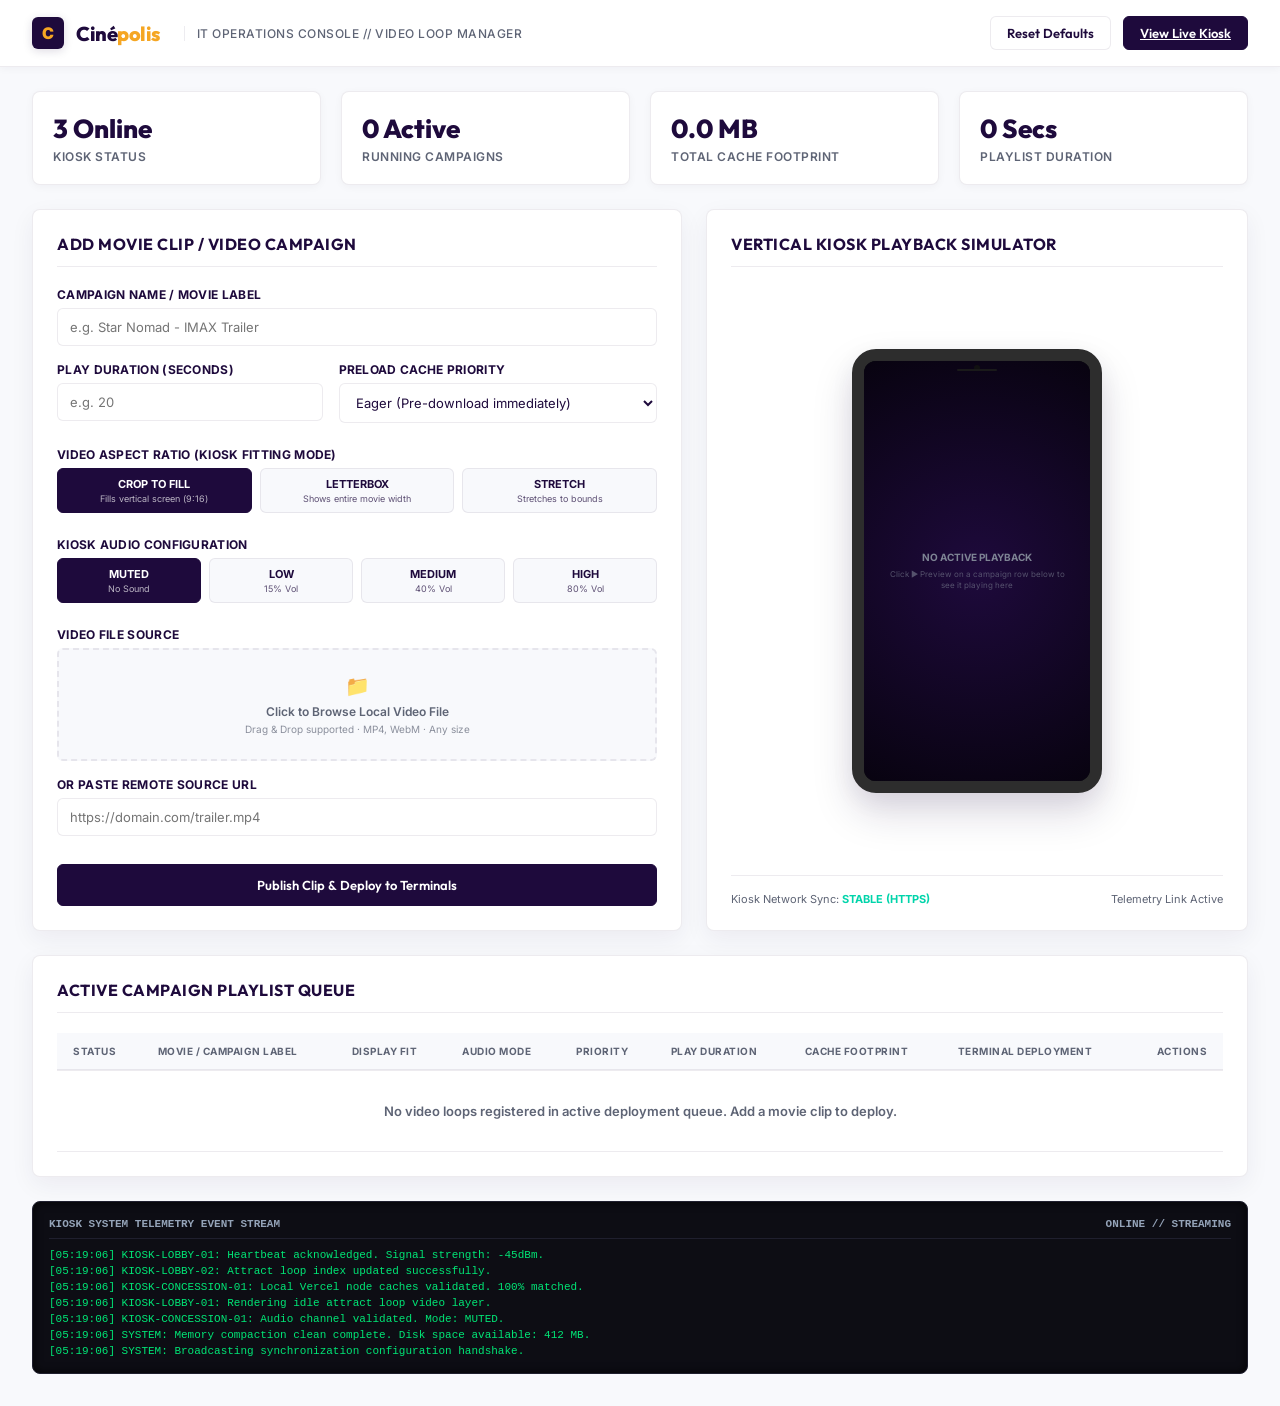
==== commit e0702f44: "Fix admin page scrolling: override kiosk overflow:hidden from design-system.css" ====
--- a/admin.html
+++ b/admin.html
@@ -30,6 +30,7 @@
       min-height: 100vh;
       display: flex;
       flex-direction: column;
+      overflow-y: auto; /* override design-system.css kiosk overflow:hidden */
     }
 
     /* HEADER */
